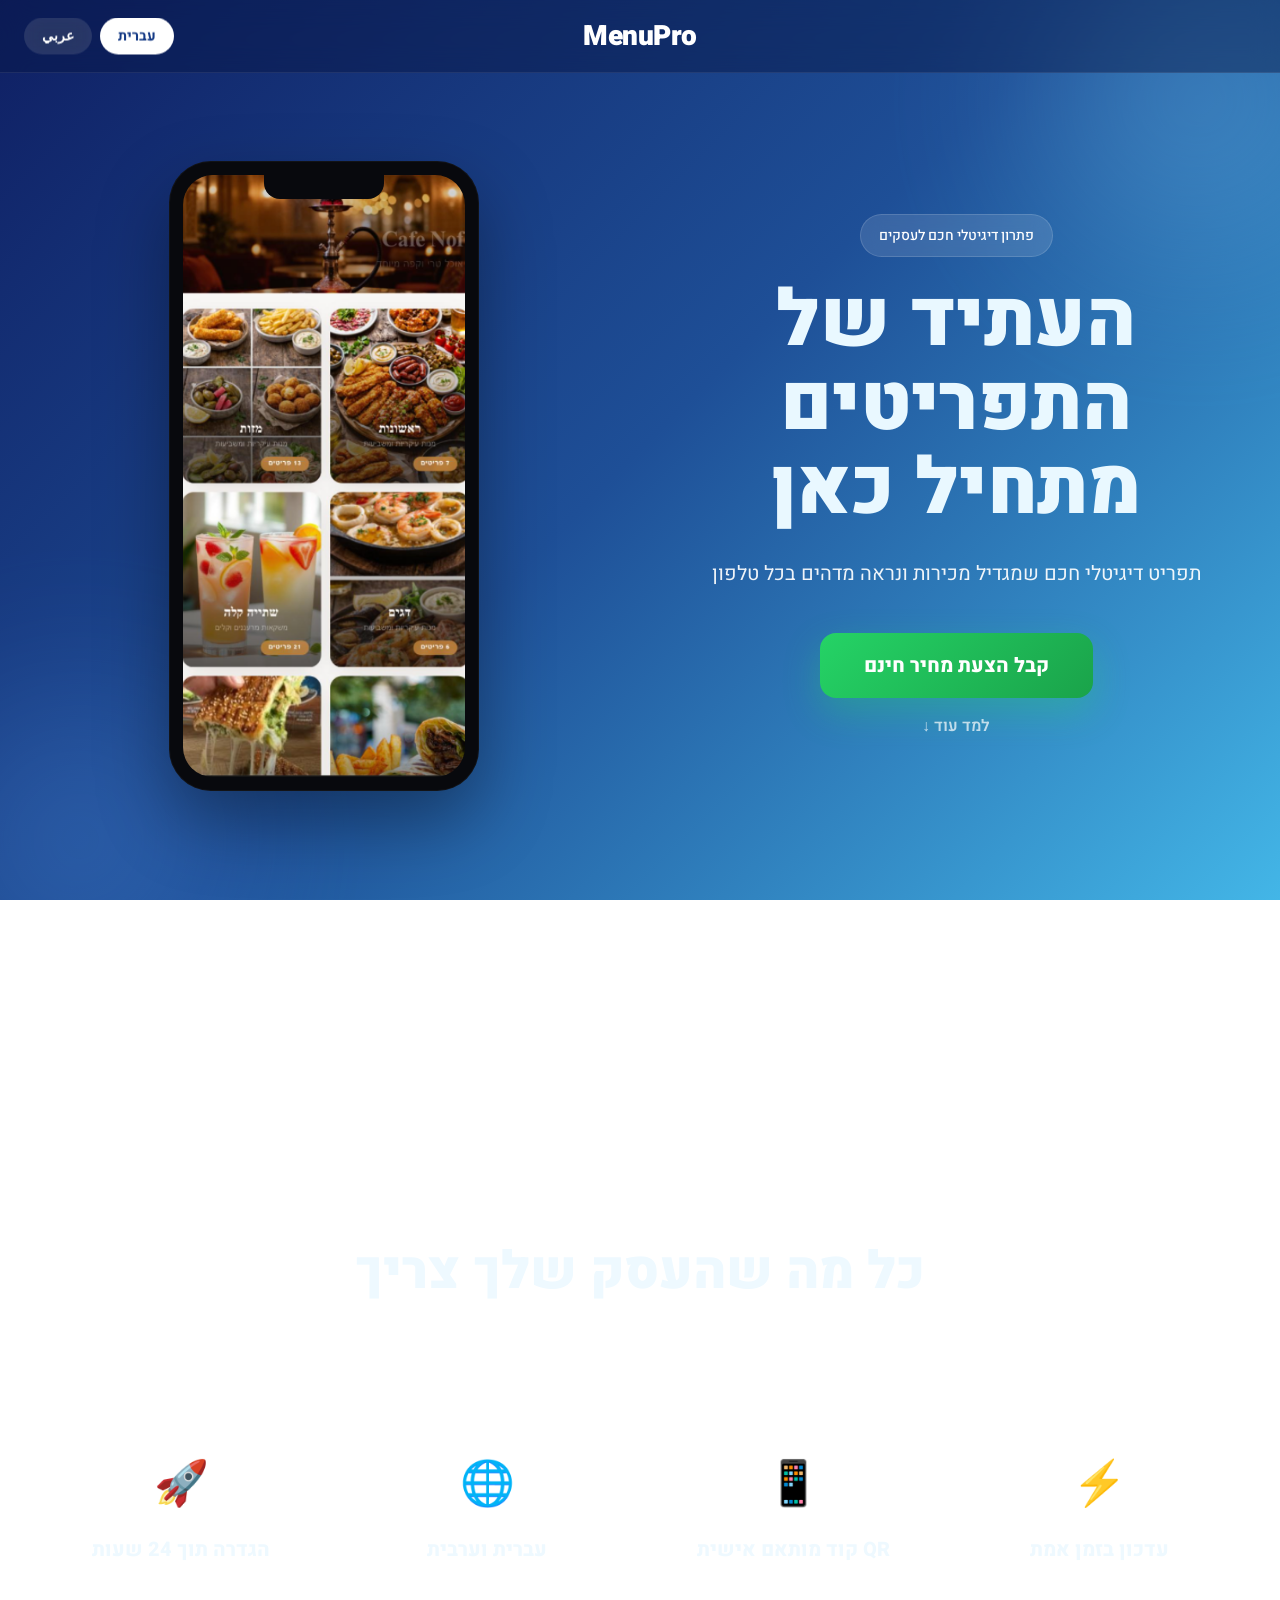
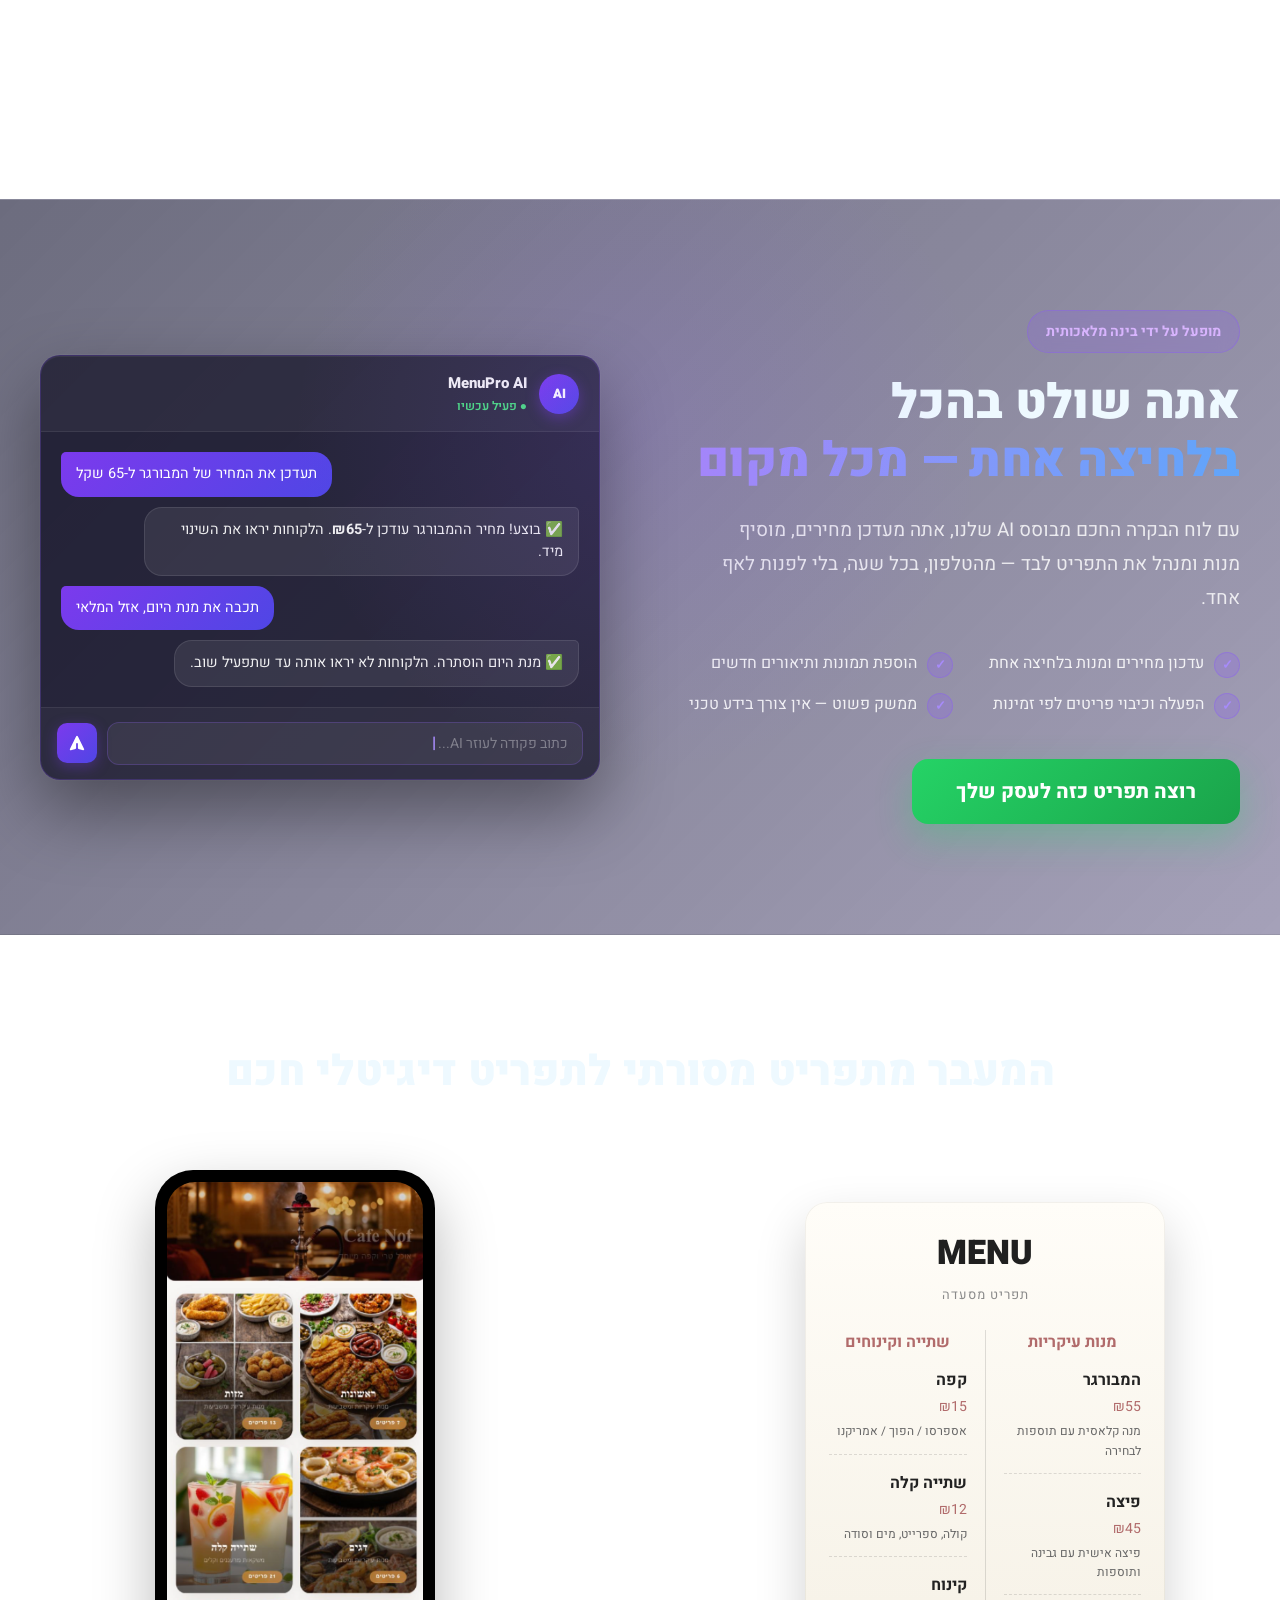
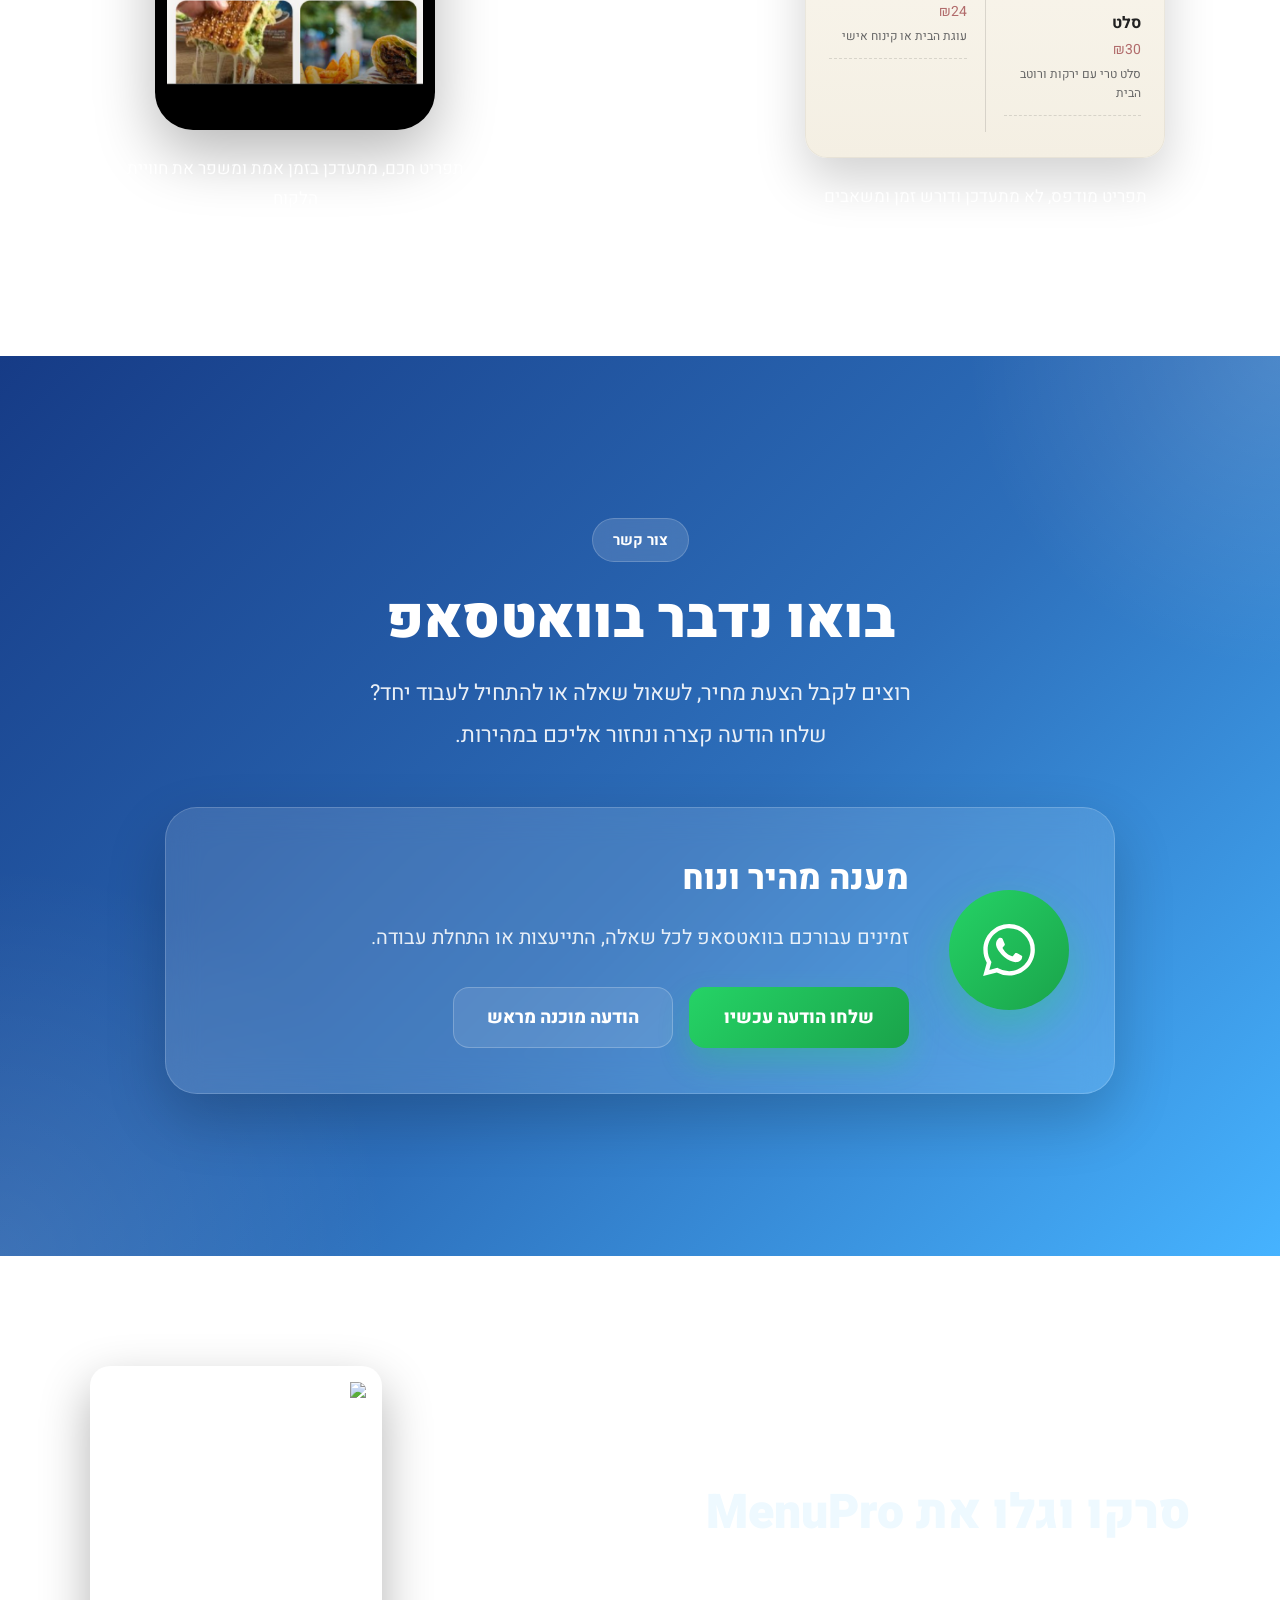
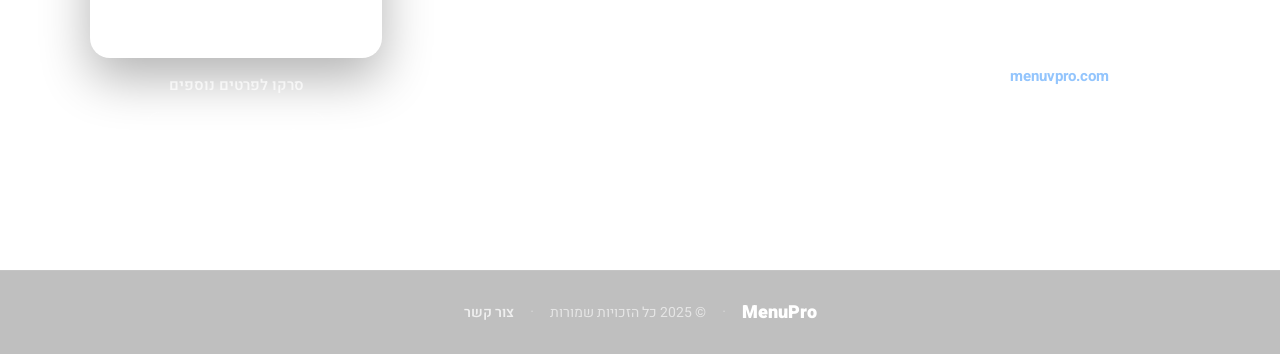
==== index.html @ 56494913 "initial menuvpro website" ====
<!DOCTYPE html>
<html lang="he" dir="rtl">
<head>
  <meta charset="UTF-8" />
  <meta name="viewport" content="width=device-width, initial-scale=1.0" />
  <title>MenuVPro - Digital QR Menus</title>
  <meta name="description" content="Professional digital QR menus for restaurants, cafes, and businesses. Modern design, mobile friendly, and easy to share." />

  <meta property="og:type" content="website" />
  <meta property="og:url" content="https://menuvpro.com/" />
  <meta property="og:title" content="MenuVPro - Digital QR Menus" />
  <meta property="og:description" content="Professional digital QR menus for restaurants, cafes, and businesses. Modern design, mobile friendly, and easy to share." />
  <meta property="og:image" content="https://menuvpro.com/og-image.jpg" />

  <meta name="twitter:card" content="summary_large_image" />
  <meta name="twitter:url" content="https://menuvpro.com/" />
  <meta name="twitter:title" content="MenuVPro - Digital QR Menus" />
  <meta name="twitter:description" content="Professional digital QR menus for restaurants, cafes, and businesses. Modern design, mobile friendly, and easy to share." />
  <meta name="twitter:image" content="https://menuvpro.com/og-image.jpg" />
  <link rel="icon" href="data:image/svg+xml,<svg xmlns='http://www.w3.org/2000/svg' viewBox='0 0 100 100'><rect width='100' height='100' rx='20' fill='%231e4f97'/><text x='50' y='72' text-anchor='middle' font-size='64' fill='white' font-weight='900'>M</text></svg>" />
  <link rel="preconnect" href="https://fonts.googleapis.com" />
  <link rel="preconnect" href="https://fonts.gstatic.com" crossorigin />
  <link href="https://fonts.googleapis.com/css2?family=Heebo:wght@400;500;700;800;900&display=swap" rel="stylesheet" />
  <link rel="stylesheet" href="style.css" />
</head>
<body>

  <!-- HEADER -->
  <header class="main-header">
    <div class="header-bar">
      <div class="language-switch">
        <button type="button" onclick="setLang('he')" class="lang-btn active" data-lang="he">עברית</button>
        <button type="button" onclick="setLang('ar')" class="lang-btn" data-lang="ar">عربي</button>
      </div>
      <div class="header-brand">MenuPro</div>
    </div>
  </header>

  <!-- HERO -->
  <section class="hero">
    <div class="bg-shape bg-shape-1"></div>
    <div class="bg-shape bg-shape-2"></div>

    <div class="hero-container">

      <div class="hero-text">
        <div class="mobile-top-bar">
          <div class="mobile-brand">MenuPro</div>
          <div class="mobile-lang-wrap">
            <button type="button" onclick="setLang('he')" class="lang-btn active" data-lang="he">עברית</button>
            <button type="button" onclick="setLang('ar')" class="lang-btn" data-lang="ar">عربي</button>
          </div>
        </div>

        <span class="hero-badge" data-he="פתרון דיגיטלי חכם לעסקים" data-ar="حل رقمي ذكي للأعمال">
          פתרון דיגיטלי חכם לעסקים
        </span>

        <h1 class="main-title" data-he="העתיד של התפריטים<br>מתחיל כאן" data-ar="مستقبل القوائم<br>يبدأ من هنا">
          העתיד של התפריטים<br>מתחיל כאן
        </h1>

        <p class="subtitle" data-he="תפריט דיגיטלי חכם שמגדיל מכירות ונראה מדהים בכל טלפון" data-ar="قائمة رقمية ذكية تزيد المبيعات وتبدو رائعة على كل هاتف">
          תפריט דיגיטלי חכם שמגדיל מכירות ונראה מדהים בכל טלפון
        </p>

        <div class="hero-actions">
          <a
            href="https://wa.me/972502009350?text=שלום%20אני%20רוצה%20לקבל%20פרטים"
            target="_blank"
            class="cta-button"
            data-he="קבל הצעת מחיר חינם"
            data-ar="احصل على عرض سعر مجاني"
          >
            קבל הצעת מחיר חינם
          </a>
          <a href="#features" class="secondary-link" data-he="למד עוד ↓" data-ar="تعرف أكثر ↓">
            למד עוד ↓
          </a>
        </div>
      </div>

      <div class="hero-phone">
        <div class="phone-frame">
          <div class="phone-notch"></div>
          <div class="phone-screen">
            <img src="images/menu.jpg" alt="תפריט דיגיטלי" class="phone-image" />
          </div>
        </div>
      </div>

    </div>
  </section>

  <!-- STATS BAR -->
  <section class="stats-bar">
    <div class="stats-inner">
      <div class="stat-item">
        <span class="stat-number">98%</span>
        <span class="stat-label" data-he="שביעות רצון" data-ar="رضا العملاء">שביעות רצון</span>
      </div>
      <div class="stat-item">
        <span class="stat-number">24h</span>
        <span class="stat-label" data-he="זמן הגדרה" data-ar="وقت الإعداد">זמן הגדרה</span>
      </div>
      <div class="stat-item">
        <span class="stat-number">∞</span>
        <span class="stat-label" data-he="עדכונים ללא עלות" data-ar="تحديثات مجانية">עדכונים ללא עלות</span>
      </div>
    </div>
  </section>

  <!-- FEATURES -->
  <section class="features-section" id="features">
    <div class="features-inner">
      <span class="section-tag" data-he="למה MenuPro?" data-ar="لماذا MenuPro؟">למה MenuPro?</span>
      <h2 class="features-title" data-he="כל מה שהעסק שלך צריך" data-ar="كل ما يحتاجه عملك">
        כל מה שהעסק שלך צריך
      </h2>
      <p class="features-subtitle" data-he="פתרון מלא שמחליף את התפריט הישן ומשדרג את חוויית הלקוח" data-ar="حل متكامل يستبدل القائمة القديمة ويرقّي تجربة الزبون">
        פתרון מלא שמחליף את התפריט הישן ומשדרג את חוויית הלקוח
      </p>

      <div class="features-grid">

        <div class="feature-card">
          <div class="feature-icon">⚡</div>
          <h3 data-he="עדכון בזמן אמת" data-ar="تحديث فوري">עדכון בזמן אמת</h3>
          <p data-he="שנה מחיר, הוסף מנה או הסר פריט בלחיצה — בלי הדפסות ובלי עלויות" data-ar="غيّر السعر أو أضف طبقًا أو احذف عنصرًا بنقرة — بدون طباعة وبدون تكاليف">
            שנה מחיר, הוסף מנה או הסר פריט בלחיצה — בלי הדפסות ובלי עלויות
          </p>
        </div>

        <div class="feature-card">
          <div class="feature-icon">📱</div>
          <h3 data-he="QR קוד מותאם אישית" data-ar="رمز QR مخصص">QR קוד מותאם אישית</h3>
          <p data-he="הלקוח מכוון את המצלמה — והתפריט נפתח מיד. אין צורך באפליקציה" data-ar="يوجّه الزبون الكاميرا — وتفتح القائمة فورًا. لا حاجة لتطبيق">
            הלקוח מכוון את המצלמה — והתפריט נפתח מיד. אין צורך באפליקציה
          </p>
        </div>

        <div class="feature-card">
          <div class="feature-icon">🌐</div>
          <h3 data-he="עברית וערבית" data-ar="عبري وعربي">עברית וערבית</h3>
          <p data-he="התפריט מוצג בשפה של הלקוח — מגדיל נגישות ומשפר את חוויית השירות" data-ar="تُعرض القائمة بلغة الزبون — تزيد من الوصولية وتحسّن تجربة الخدمة">
            התפריט מוצג בשפה של הלקוח — מגדיל נגישות ומשפר את חוויית השירות
          </p>
        </div>

        <div class="feature-card">
          <div class="feature-icon">🚀</div>
          <h3 data-he="הגדרה תוך 24 שעות" data-ar="إعداد خلال 24 ساعة">הגדרה תוך 24 שעות</h3>
          <p data-he="אנחנו מטפלים בהכל. שולחים לנו את התפריט — אנחנו מכינים ומעלים" data-ar="نحن نتولى كل شيء. أرسل لنا القائمة — نحن نجهز ونرفع">
            אנחנו מטפלים בהכל. שולחים לנו את התפריט — אנחנו מכינים ומעלים
          </p>
        </div>

      </div>
    </div>
  </section>

  <!-- AI SECTION -->
  <section class="ai-section" id="ai">
    <div class="ai-inner">

      <div class="ai-text">
        <span class="ai-badge" data-he="מופעל על ידי בינה מלאכותית" data-ar="مدعوم بالذكاء الاصطناعي">
          מופעל על ידי בינה מלאכותית
        </span>
        <h2 class="ai-title" data-he='אתה שולט בהכל<br><span class="ai-highlight">בלחיצה אחת — מכל מקום</span>' data-ar='أنت تتحكم بكل شيء<br><span class="ai-highlight">بنقرة واحدة — من أي مكان</span>'>
          אתה שולט בהכל<br><span class="ai-highlight">בלחיצה אחת — מכל מקום</span>
        </h2>
        <p class="ai-desc" data-he="עם לוח הבקרה החכם מבוסס AI שלנו, אתה מעדכן מחירים, מוסיף מנות ומנהל את התפריט לבד — מהטלפון, בכל שעה, בלי לפנות לאף אחד." data-ar="مع لوحة التحكم الذكية المبنية على الذكاء الاصطناعي، تحدّث الأسعار وأضف أطباقًا وأدر قائمتك بنفسك — من هاتفك، في أي وقت، دون الحاجة لأحد.">
          עם לוח הבקרה החכם מבוסס AI שלנו, אתה מעדכן מחירים, מוסיף מנות ומנהל את התפריט לבד — מהטלפון, בכל שעה, בלי לפנות לאף אחד.
        </p>

        <ul class="ai-bullets">
          <li data-he="עדכון מחירים ומנות בלחיצה אחת" data-ar="تحديث الأسعار والأطباق بنقرة واحدة">עדכון מחירים ומנות בלחיצה אחת</li>
          <li data-he="הוספת תמונות ותיאורים חדשים" data-ar="إضافة صور وأوصاف جديدة">הוספת תמונות ותיאורים חדשים</li>
          <li data-he="הפעלה וכיבוי פריטים לפי זמינות" data-ar="تفعيل وتعطيل العناصر حسب التوفر">הפעלה וכיבוי פריטים לפי זמינות</li>
          <li data-he="ממשק פשוט — אין צורך בידע טכני" data-ar="واجهة بسيطة — لا حاجة لمعرفة تقنية">ממשק פשוט — אין צורך בידע טכני</li>
        </ul>

        <a
          href="https://wa.me/972502009350?text=שלום%20אני%20רוצה%20לקבל%20פרטים"
          target="_blank"
          class="cta-button"
          data-he="רוצה תפריט כזה לעסק שלך"
          data-ar="أريد قائمة كهذه لعملك"
        >
          רוצה תפריט כזה לעסק שלך
        </a>
      </div>

      <div class="ai-dashboard">
        <div class="ai-chat-header">
          <div class="ai-chat-avatar-circle">AI</div>
          <div class="ai-chat-info">
            <span class="ai-chat-name">MenuPro AI</span>
            <span class="ai-chat-online" data-he="● פעיל עכשיו" data-ar="● نشط الآن">● פעיל עכשיו</span>
          </div>
        </div>

        <div class="ai-chat-messages">

          <div class="chat-msg user">
            <div class="chat-bubble"
              data-he="תעדכן את המחיר של המבורגר ל-65 שקל"
              data-ar="حدّث سعر الهمبرغر إلى 65 شيكل"
            >
              תעדכן את המחיר של המבורגר ל-65 שקל
            </div>
          </div>

          <div class="chat-msg ai">
            <div class="chat-bubble"
              data-he="✅ בוצע! מחיר ההמבורגר עודכן ל-<strong>₪65</strong>. הלקוחות יראו את השינוי מיד."
              data-ar="✅ تم! تم تحديث سعر الهمبرغر إلى <strong>₪65</strong>. سيرى الزبائن التغيير فورًا."
            >
              ✅ בוצע! מחיר ההמבורגר עודכן ל-<strong>₪65</strong>. הלקוחות יראו את השינוי מיד.
            </div>
          </div>

          <div class="chat-msg user">
            <div class="chat-bubble"
              data-he="תכבה את מנת היום, אזל המלאי"
              data-ar="أوقف طبق اليوم، نفد المخزون"
            >
              תכבה את מנת היום, אזל המלאי
            </div>
          </div>

          <div class="chat-msg ai">
            <div class="chat-bubble"
              data-he="✅ מנת היום הוסתרה. הלקוחות לא יראו אותה עד שתפעיל שוב."
              data-ar="✅ تم إخفاء طبق اليوم. لن يراه الزبائن حتى تُعيد تفعيله."
            >
              ✅ מנת היום הוסתרה. הלקוחות לא יראו אותה עד שתפעיל שוב.
            </div>
          </div>

        </div>

        <div class="ai-chat-input-bar">
          <div class="ai-chat-input">
            <span class="ai-input-placeholder"
              data-he="כתוב פקודה לעוזר AI..."
              data-ar="اكتب أمرًا للمساعد الذكي..."
            >כתוב פקודה לעוזר AI...</span>
            <span class="ai-input-cursor">|</span>
          </div>
          <button class="ai-send-btn" aria-label="שלח">
            <svg viewBox="0 0 20 20" fill="currentColor" width="18" height="18">
              <path d="M10.894 2.553a1 1 0 00-1.788 0l-7 14a1 1 0 001.169 1.409l5-1.429A1 1 0 009 15.571V11a1 1 0 112 0v4.571a1 1 0 00.725.962l5 1.428a1 1 0 001.17-1.408l-7-14z"/>
            </svg>
          </button>
        </div>
      </div>

    </div>
  </section>

  <!-- COMPARE -->
  <section class="compare-simple" id="compare">
    <h2
      class="compare-main-title"
      data-he="המעבר מתפריט מסורתי לתפריט דיגיטלי חכם"
      data-ar="الانتقال من قائمة تقليدية إلى قائمة رقمية ذكية"
    >
      המעבר מתפריט מסורתי לתפריט דיגיטלי חכם
    </h2>

    <div class="compare-row">

      <div class="compare-side old-side">
        <div class="paper-menu-sheet">
          <div class="paper-header">
            <h3>MENU</h3>
            <span data-he="תפריט מסעדה" data-ar="قائمة مطعم">תפריט מסעדה</span>
          </div>

          <div class="paper-columns">
            <div class="paper-column">
              <h4 data-he="מנות עיקריות" data-ar="أطباق رئيسية">מנות עיקריות</h4>

              <div class="paper-item">
                <strong data-he="המבורגר" data-ar="همبرغر">המבורגר</strong>
                <span>₪55</span>
                <p data-he="מנה קלאסית עם תוספות לבחירה" data-ar="وجبة كلاسيكية مع إضافات حسب الاختيار">מנה קלאסית עם תוספות לבחירה</p>
              </div>

              <div class="paper-item">
                <strong data-he="פיצה" data-ar="بيتزا">פיצה</strong>
                <span>₪45</span>
                <p data-he="פיצה אישית עם גבינה ותוספות" data-ar="بيتزا شخصية مع الجبنة والإضافات">פיצה אישית עם גבינה ותוספות</p>
              </div>

              <div class="paper-item">
                <strong data-he="סלט" data-ar="سلطة">סלט</strong>
                <span>₪30</span>
                <p data-he="סלט טרי עם ירקות ורוטב הבית" data-ar="سلطة طازجة مع خضار وصلصة البيت">סלט טרי עם ירקות ורוטב הבית</p>
              </div>
            </div>

            <div class="paper-divider"></div>

            <div class="paper-column">
              <h4 data-he="שתייה וקינוחים" data-ar="مشروبات وحلويات">שתייה וקינוחים</h4>

              <div class="paper-item">
                <strong data-he="קפה" data-ar="قهوة">קפה</strong>
                <span>₪15</span>
                <p data-he="אספרסו / הפוך / אמריקנו" data-ar="إسبريسو / كابتشينو / أمريكانو">אספרסו / הפוך / אמריקנו</p>
              </div>

              <div class="paper-item">
                <strong data-he="שתייה קלה" data-ar="مشروب بارد">שתייה קלה</strong>
                <span>₪12</span>
                <p data-he="קולה, ספרייט, מים וסודה" data-ar="كولا، سبرايت، ماء وصودا">קולה, ספרייט, מים וסודה</p>
              </div>

              <div class="paper-item">
                <strong data-he="קינוח" data-ar="تحلية">קינוח</strong>
                <span>₪24</span>
                <p data-he="עוגת הבית או קינוח אישי" data-ar="كيكة البيت أو تحلية فردية">עוגת הבית או קינוח אישי</p>
              </div>
            </div>
          </div>
        </div>

        <p class="compare-text" data-he="תפריט מודפס, לא מתעדכן ודורש זמן ומשאבים" data-ar="قائمة مطبوعة لا تتحدث وتتطلب وقتًا وموارد">
          תפריט מודפס, לא מתעדכן ודורש זמן ומשאבים
        </p>
      </div>

      <div class="compare-arrow">←</div>

      <div class="compare-side new-side">
        <div class="phone">
          <div class="phone-screen">
            <video autoplay muted loop playsinline class="phone-video" poster="images/menu.jpg">
              <source src="videos/videosmenu-demo.mp4" type="video/mp4" />
            </video>
          </div>
        </div>

        <p class="compare-text" data-he="תפריט חכם, מתעדכן בזמן אמת ומשפר את חוויית הלקוח<br>וגורם לו להזמין יותר" data-ar="قائمة ذكية تتحدث بشكل فوري وتحسن تجربة الزبون<br>وتجعله يطلب أكثر">
          תפריט חכם, מתעדכן בזמן אמת ומשפר את חוויית הלקוח<br>וגורם לו להזמין יותר
        </p>
      </div>

    </div>
  </section>

  <!-- WHATSAPP CONTACT -->
  <section class="whatsapp-contact">
    <div class="whatsapp-contact-inner">
      <span class="contact-badge" data-he="צור קשר" data-ar="تواصل معنا">צור קשר</span>

      <h2 class="whatsapp-title" data-he="בואו נדבר בוואטסאפ" data-ar="لنتحدث عبر واتساب">
        בואו נדבר בוואטסאפ
      </h2>

      <p class="whatsapp-subtitle" data-he="רוצים לקבל הצעת מחיר, לשאול שאלה או להתחיל לעבוד יחד?<br>שלחו הודעה קצרה ונחזור אליכם במהירות." data-ar="هل تريد الحصول على عرض سعر أو طرح سؤال أو بدء العمل معنا؟<br>أرسل رسالة قصيرة وسنعود إليك بسرعة.">
        רוצים לקבל הצעת מחיר, לשאול שאלה או להתחיל לעבוד יחד?<br>שלחו הודעה קצרה ונחזור אליכם במהירות.
      </p>

      <div class="whatsapp-card">
        <div class="whatsapp-icon-wrap">
          <div class="whatsapp-icon-circle">
            <svg xmlns="http://www.w3.org/2000/svg" viewBox="0 0 24 24" fill="white" width="52" height="52" aria-hidden="true">
              <path d="M17.472 14.382c-.297-.149-1.758-.867-2.03-.967-.273-.099-.471-.148-.67.15-.197.297-.767.966-.94 1.164-.173.199-.347.223-.644.075-.297-.15-1.255-.463-2.39-1.475-.883-.788-1.48-1.761-1.653-2.059-.173-.297-.018-.458.13-.606.134-.133.298-.347.446-.52.149-.174.198-.298.298-.497.099-.198.05-.371-.025-.52-.075-.149-.669-1.612-.916-2.207-.242-.579-.487-.5-.669-.51-.173-.008-.371-.01-.57-.01-.198 0-.52.074-.792.372-.272.297-1.04 1.016-1.04 2.479 0 1.462 1.065 2.875 1.213 3.074.149.198 2.096 3.2 5.077 4.487.709.306 1.262.489 1.694.625.712.227 1.36.195 1.871.118.571-.085 1.758-.719 2.006-1.413.248-.694.248-1.289.173-1.413-.074-.124-.272-.198-.57-.347m-5.421 7.403h-.004a9.87 9.87 0 01-5.031-1.378l-.361-.214-3.741.982.998-3.648-.235-.374a9.86 9.86 0 01-1.51-5.26c.001-5.45 4.436-9.884 9.888-9.884 2.64 0 5.122 1.03 6.988 2.898a9.825 9.825 0 012.893 6.994c-.003 5.45-4.437 9.884-9.885 9.884m8.413-18.297A11.815 11.815 0 0012.05 0C5.495 0 .16 5.335.157 11.892c0 2.096.547 4.142 1.588 5.945L.057 24l6.305-1.654a11.882 11.882 0 005.683 1.448h.005c6.554 0 11.89-5.335 11.893-11.893a11.821 11.821 0 00-3.48-8.413z"/>
            </svg>
          </div>
        </div>

        <div class="whatsapp-content">
          <h3 data-he="מענה מהיר ונוח" data-ar="رد سريع ومريح">מענה מהיר ונוח</h3>
          <p data-he="זמינים עבורכם בוואטסאפ לכל שאלה, התייעצות או התחלת עבודה." data-ar="متوفرون لكم عبر واتساب لأي سؤال أو استشارة أو بدء عمل.">
            זמינים עבורכם בוואטסאפ לכל שאלה, התייעצות או התחלת עבודה.
          </p>

          <div class="whatsapp-actions">
            <a
              class="whatsapp-button primary"
              href="https://wa.me/972502009350"
              target="_blank"
              data-he="שלחו הודעה עכשיו"
              data-ar="أرسل رسالة الآن"
            >
              שלחו הודעה עכשיו
            </a>
            <a
              class="whatsapp-button secondary"
              href="https://wa.me/972502009350?text=שלום%20אני%20רוצה%20לקבל%20פרטים"
              target="_blank"
              data-he="הודעה מוכנה מראש"
              data-ar="رسالة جاهزة مسبقًا"
            >
              הודעה מוכנה מראש
            </a>
          </div>
        </div>
      </div>
    </div>
  </section>

  <!-- QR SECTION -->
  <section class="qr-section">
    <div class="qr-inner">

      <div class="qr-text">
        <span class="section-tag" data-he="שתף את העסק שלך" data-ar="شارك عملك">שתף את העסק שלך</span>
        <h2 class="qr-title" data-he="סרקו וגלו את MenuPro" data-ar="امسح واكتشف MenuPro">
          סרקו וגלו את MenuPro
        </h2>
        <p class="qr-desc" data-he="הציגו את קוד ה-QR על שולחנות, כרטיסי ביקור או פלאיירים — כל סריקה מגיעה ישירות לדף הזה." data-ar="اعرض رمز QR على الطاولات أو بطاقات العمل أو المنشورات — كل مسح يصل مباشرة إلى هذه الصفحة.">
          הציגו את קוד ה-QR על שולחנות, כרטיסי ביקור או פלאיירים — כל סריקה מגיעה ישירות לדף הזה.
        </p>
        <div class="qr-url-row">
          <span class="qr-url-label" data-he="הקישור:" data-ar="الرابط:">הקישור:</span>
          <span class="qr-url-text">menuvpro.com</span>
        </div>
      </div>

      <div class="qr-card">
        <div class="qr-code-wrap">
          <img
            src="https://api.qrserver.com/v1/create-qr-code/?size=260x260&data=https://menuvpro.com/&format=png&margin=12"
            alt="QR Code - MenuPro"
            class="qr-img"
            width="260"
            height="260"
          />
        </div>
        <p class="qr-scan-label" data-he="סרקו לפרטים נוספים" data-ar="امسح للمزيد من التفاصيل">סרקו לפרטים נוספים</p>
        <a
          href="https://api.qrserver.com/v1/create-qr-code/?size=1000x1000&data=https://menuvpro.com/&format=png&margin=20"
          download="menupro-qr.png"
          class="qr-download-btn"
          data-he="⬇ הורד QR להדפסה" data-ar="⬇ تحميل QR للطباعة"
          target="_blank"
        >
          ⬇ הורד QR להדפסה
        </a>
      </div>

    </div>
  </section>

  <!-- FOOTER -->
  <footer class="site-footer">
    <div class="footer-inner">
      <span class="footer-brand">MenuPro</span>
      <span class="footer-sep">·</span>
      <span class="footer-copy" data-he="© 2025 כל הזכויות שמורות" data-ar="© 2025 جميع الحقوق محفوظة">© 2025 כל הזכויות שמורות</span>
      <span class="footer-sep">·</span>
      <a href="https://wa.me/972502009350" target="_blank" class="footer-link" data-he="צור קשר" data-ar="تواصل معنا">צור קשר</a>
    </div>
  </footer>

  <script>
    function setLang(lang) {
      document.documentElement.lang = lang;
      document.documentElement.dir = 'rtl';
      document.body.dir = 'rtl';

      document.querySelectorAll('[data-he]').forEach(function(el) {
        var text = el.getAttribute('data-' + lang);
        if (text !== null) el.innerHTML = text;
      });

      document.querySelectorAll('.lang-btn').forEach(function(btn) {
        btn.classList.toggle('active', btn.dataset.lang === lang);
      });
    }
  </script>

</body>
</html>
---- style.css ----
* {
  margin: 0;
  padding: 0;
  box-sizing: border-box;
}

html {
  scroll-behavior: smooth;
}

body {
  font-family: 'Heebo', Arial, sans-serif;
  background: linear-gradient(135deg, #0f1f63 0%, #1e4f97 50%, #43b6e7 100%);
  background-attachment: fixed;
  color: white;
  min-height: 100vh;
  overflow-x: hidden;
}

/* ─── HEADER ─── */

.main-header {
  position: fixed;
  top: 0;
  left: 0;
  width: 100%;
  z-index: 9999;
  background: rgba(8, 24, 70, 0.45);
  backdrop-filter: blur(14px);
  border-bottom: 1px solid rgba(255, 255, 255, 0.08);
}

.header-bar {
  position: relative;
  height: 72px;
  max-width: 1280px;
  margin: 0 auto;
  padding: 0 24px;
}

.header-brand {
  position: absolute;
  left: 50%;
  top: 50%;
  transform: translate(-50%, -50%);
  color: white;
  font-size: 28px;
  font-weight: 900;
  letter-spacing: -0.5px;
  white-space: nowrap;
}

.language-switch {
  position: absolute;
  left: 24px;
  top: 50%;
  transform: translateY(-50%);
  display: flex;
  gap: 8px;
}

.lang-btn {
  border: none;
  cursor: pointer;
  padding: 8px 18px;
  border-radius: 999px;
  font-size: 14px;
  font-weight: 700;
  font-family: 'Heebo', Arial, sans-serif;
  color: white;
  background: rgba(255, 255, 255, 0.12);
  backdrop-filter: blur(10px);
  transition: all 0.25s ease;
}

.lang-btn:hover {
  background: rgba(255, 255, 255, 0.22);
}

.lang-btn.active {
  background: white;
  color: #163b86;
}

/* ─── HERO ─── */

.hero {
  position: relative;
  min-height: 100vh;
  display: flex;
  align-items: center;
  padding: 112px 20px 60px;
  overflow: hidden;
  box-sizing: border-box;
}

.bg-shape {
  position: absolute;
  border-radius: 50%;
  filter: blur(90px);
  opacity: 0.25;
  z-index: 0;
}

.bg-shape-1 {
  width: 320px;
  height: 320px;
  top: -60px;
  right: -80px;
  background: #7dd3fc;
}

.bg-shape-2 {
  width: 280px;
  height: 280px;
  bottom: -80px;
  left: -60px;
  background: #60a5fa;
}

.hero-container {
  position: relative;
  z-index: 1;
  max-width: 1280px;
  width: 100%;
  margin: 0 auto;
  padding: 0 28px;
  display: flex;
  align-items: center;
  justify-content: space-between;
  gap: 80px;
}

.hero-text {
  flex: 1;
  max-width: 580px;
  text-align: center;
}

.hero-badge {
  display: inline-block;
  padding: 10px 18px;
  margin-bottom: 22px;
  border-radius: 999px;
  background: rgba(255, 255, 255, 0.12);
  border: 1px solid rgba(255, 255, 255, 0.14);
  backdrop-filter: blur(10px);
  font-size: 14px;
  font-weight: 500;
}

.main-title {
  font-size: 78px;
  line-height: 1.08;
  font-weight: 900;
  margin-bottom: 24px;
  color: #e9f8ff;
}

.subtitle {
  font-size: 20px;
  line-height: 1.9;
  color: rgba(255, 255, 255, 0.92);
  margin-bottom: 40px;
}

.hero-actions {
  display: flex;
  flex-direction: column;
  align-items: center;
  gap: 16px;
}

.cta-button {
  display: inline-flex;
  align-items: center;
  justify-content: center;
  padding: 18px 44px;
  border-radius: 16px;
  background: linear-gradient(135deg, #25d366, #1aa34a);
  color: white;
  text-decoration: none;
  font-size: 20px;
  font-weight: 800;
  font-family: 'Heebo', Arial, sans-serif;
  box-shadow: 0 14px 36px rgba(37, 211, 102, 0.32);
  transition: all 0.3s ease;
}

.cta-button:hover {
  transform: translateY(-4px);
  box-shadow: 0 20px 44px rgba(37, 211, 102, 0.44);
}

.secondary-link {
  color: rgba(255, 255, 255, 0.7);
  text-decoration: none;
  font-size: 16px;
  font-weight: 600;
  transition: color 0.2s;
}

.secondary-link:hover {
  color: white;
}

.hero-phone {
  flex: 1;
  display: flex;
  justify-content: center;
  align-items: center;
}

.phone-frame {
  position: relative;
  width: 310px;
  height: 630px;
  background: #08090d;
  border-radius: 42px;
  padding: 14px;
  box-shadow:
    0 30px 70px rgba(0, 0, 0, 0.35),
    inset 0 0 0 1px rgba(255, 255, 255, 0.04);
  animation: floatPhone 4s ease-in-out infinite;
}

.phone-notch {
  position: absolute;
  top: 14px;
  right: 50%;
  transform: translateX(50%);
  width: 120px;
  height: 24px;
  background: #08090d;
  border-bottom-left-radius: 16px;
  border-bottom-right-radius: 16px;
  z-index: 3;
}

.phone-frame .phone-screen {
  width: 100%;
  height: 100%;
  overflow: hidden;
  border-radius: 30px;
  background: #000;
}

.phone-image {
  width: 100%;
  height: 100%;
  object-fit: cover;
  display: block;
}

@keyframes floatPhone {
  0%, 100% { transform: translateY(0); }
  50% { transform: translateY(-10px); }
}

/* ─── STATS BAR ─── */

.stats-bar {
  background: rgba(255, 255, 255, 0.07);
  border-top: 1px solid rgba(255, 255, 255, 0.1);
  border-bottom: 1px solid rgba(255, 255, 255, 0.1);
  padding: 40px 20px;
}

.stats-inner {
  max-width: 700px;
  margin: 0 auto;
  display: grid;
  grid-template-columns: repeat(3, 1fr);
}

.stat-item {
  display: flex;
  flex-direction: column;
  align-items: center;
  gap: 8px;
  padding: 8px 20px;
  border-inline-end: 1px solid rgba(255, 255, 255, 0.15);
}

.stat-item:last-child {
  border-inline-end: none;
}

.stat-number {
  font-size: 44px;
  font-weight: 900;
  color: #ffffff;
  line-height: 1;
}

.stat-label {
  font-size: 15px;
  color: rgba(255, 255, 255, 0.7);
  font-weight: 500;
}

/* ─── FEATURES ─── */

.features-section {
  padding: 110px 20px;
}

.features-inner {
  max-width: 1200px;
  margin: 0 auto;
  text-align: center;
}

.section-tag {
  display: inline-block;
  padding: 10px 18px;
  margin-bottom: 18px;
  border-radius: 999px;
  background: rgba(255, 255, 255, 0.12);
  border: 1px solid rgba(255, 255, 255, 0.14);
  backdrop-filter: blur(10px);
  font-size: 14px;
  font-weight: 700;
}

.features-title {
  font-size: 52px;
  font-weight: 900;
  color: #eef9ff;
  line-height: 1.15;
  margin-bottom: 18px;
}

.features-subtitle {
  font-size: 19px;
  color: rgba(255, 255, 255, 0.82);
  line-height: 1.8;
  max-width: 640px;
  margin: 0 auto 60px;
}

.features-grid {
  display: grid;
  grid-template-columns: repeat(4, 1fr);
  gap: 24px;
}

.feature-card {
  background: rgba(255, 255, 255, 0.08);
  border: 1px solid rgba(255, 255, 255, 0.12);
  border-radius: 24px;
  padding: 36px 24px;
  backdrop-filter: blur(12px);
  text-align: center;
  transition: transform 0.3s ease, box-shadow 0.3s ease;
}

.feature-card:hover {
  transform: translateY(-6px);
  box-shadow: 0 20px 50px rgba(0, 0, 0, 0.2);
}

.feature-icon {
  font-size: 44px;
  margin-bottom: 18px;
  display: block;
}

.feature-card h3 {
  font-size: 20px;
  font-weight: 800;
  color: #eef9ff;
  margin-bottom: 12px;
}

.feature-card p {
  font-size: 15px;
  line-height: 1.7;
  color: rgba(255, 255, 255, 0.8);
}

/* ─── AI SECTION ─── */

.ai-section {
  padding: 110px 20px;
  background: linear-gradient(135deg, rgba(10, 10, 40, 0.6) 0%, rgba(30, 20, 80, 0.4) 100%);
  border-top: 1px solid rgba(255, 255, 255, 0.06);
  border-bottom: 1px solid rgba(255, 255, 255, 0.06);
  position: relative;
  overflow: hidden;
}

.ai-section::before {
  content: '';
  position: absolute;
  top: -120px;
  left: 50%;
  transform: translateX(-50%);
  width: 700px;
  height: 700px;
  background: radial-gradient(circle, rgba(139, 92, 246, 0.15) 0%, transparent 70%);
  pointer-events: none;
}

.ai-inner {
  max-width: 1200px;
  margin: 0 auto;
  display: grid;
  grid-template-columns: 1fr 1fr;
  gap: 80px;
  align-items: center;
}

.ai-badge {
  display: inline-block;
  padding: 10px 18px;
  margin-bottom: 22px;
  border-radius: 999px;
  background: rgba(139, 92, 246, 0.2);
  border: 1px solid rgba(139, 92, 246, 0.4);
  backdrop-filter: blur(10px);
  font-size: 14px;
  font-weight: 700;
  color: #d8b4fe;
}

.ai-title {
  font-size: 48px;
  font-weight: 900;
  line-height: 1.2;
  color: #eef9ff;
  margin-bottom: 22px;
}

.ai-highlight {
  background: linear-gradient(90deg, #a78bfa, #60a5fa);
  -webkit-background-clip: text;
  -webkit-text-fill-color: transparent;
  background-clip: text;
}

.ai-desc {
  font-size: 19px;
  line-height: 1.8;
  color: rgba(255, 255, 255, 0.82);
  margin-bottom: 36px;
  max-width: 520px;
}

.ai-bullets {
  list-style: none;
  display: grid;
  grid-template-columns: 1fr 1fr;
  gap: 14px;
  margin-bottom: 40px;
}

.ai-bullets li {
  display: flex;
  align-items: flex-start;
  gap: 10px;
  font-size: 16px;
  color: rgba(255, 255, 255, 0.88);
  line-height: 1.5;
}

.ai-bullets li::before {
  content: '✓';
  flex-shrink: 0;
  width: 24px;
  height: 24px;
  border-radius: 50%;
  background: rgba(139, 92, 246, 0.25);
  border: 1px solid rgba(139, 92, 246, 0.4);
  color: #a78bfa;
  font-size: 13px;
  font-weight: 900;
  display: flex;
  align-items: center;
  justify-content: center;
  margin-top: 1px;
}

/* AI Chat Mockup */

.ai-dashboard {
  background: rgba(10, 8, 30, 0.75);
  border: 1px solid rgba(139, 92, 246, 0.25);
  border-radius: 20px;
  overflow: hidden;
  box-shadow:
    0 30px 70px rgba(0, 0, 0, 0.4),
    0 0 0 1px rgba(255, 255, 255, 0.04),
    inset 0 1px 0 rgba(255, 255, 255, 0.06);
  display: flex;
  flex-direction: column;
}

.ai-chat-header {
  display: flex;
  align-items: center;
  gap: 12px;
  padding: 16px 20px;
  background: rgba(255, 255, 255, 0.04);
  border-bottom: 1px solid rgba(255, 255, 255, 0.07);
}

.ai-chat-avatar-circle {
  width: 40px;
  height: 40px;
  border-radius: 50%;
  background: linear-gradient(135deg, #7c3aed, #4f46e5);
  display: flex;
  align-items: center;
  justify-content: center;
  font-size: 13px;
  font-weight: 900;
  color: white;
  letter-spacing: -0.5px;
  flex-shrink: 0;
  box-shadow: 0 4px 14px rgba(124, 58, 237, 0.4);
}

.ai-chat-info {
  display: flex;
  flex-direction: column;
  gap: 3px;
}

.ai-chat-name {
  font-size: 15px;
  font-weight: 800;
  color: rgba(255, 255, 255, 0.95);
}

.ai-chat-online {
  font-size: 12px;
  color: #4ade80;
  font-weight: 600;
}

.ai-chat-messages {
  padding: 20px;
  display: flex;
  flex-direction: column;
  gap: 10px;
}

.chat-msg {
  display: flex;
  max-width: 84%;
}

.chat-msg.user {
  margin-inline-start: auto;
}

.chat-msg.ai {
  margin-inline-end: auto;
}

.chat-bubble {
  padding: 11px 15px;
  border-radius: 18px;
  font-size: 14.5px;
  line-height: 1.55;
}

.chat-msg.user .chat-bubble {
  background: linear-gradient(135deg, #7c3aed, #4f46e5);
  color: white;
  border-start-end-radius: 5px;
}

.chat-msg.ai .chat-bubble {
  background: rgba(255, 255, 255, 0.08);
  border: 1px solid rgba(255, 255, 255, 0.1);
  color: rgba(255, 255, 255, 0.92);
  border-start-start-radius: 5px;
}

.ai-chat-input-bar {
  display: flex;
  align-items: center;
  gap: 10px;
  padding: 14px 16px;
  background: rgba(255, 255, 255, 0.03);
  border-top: 1px solid rgba(255, 255, 255, 0.07);
}

.ai-chat-input {
  flex: 1;
  display: flex;
  align-items: center;
  gap: 2px;
  padding: 10px 14px;
  border-radius: 12px;
  background: rgba(255, 255, 255, 0.06);
  border: 1px solid rgba(139, 92, 246, 0.25);
}

.ai-input-placeholder {
  font-size: 14px;
  color: rgba(255, 255, 255, 0.35);
  font-family: 'Heebo', Arial, sans-serif;
}

.ai-input-cursor {
  color: #a78bfa;
  animation: blink 1s step-end infinite;
  font-weight: 900;
  font-size: 16px;
  line-height: 1;
}

.ai-send-btn {
  width: 40px;
  height: 40px;
  border-radius: 10px;
  border: none;
  background: linear-gradient(135deg, #7c3aed, #4f46e5);
  color: white;
  cursor: pointer;
  display: flex;
  align-items: center;
  justify-content: center;
  flex-shrink: 0;
  box-shadow: 0 4px 14px rgba(124, 58, 237, 0.35);
  transition: opacity 0.2s, transform 0.2s;
}

.ai-send-btn:hover {
  opacity: 0.85;
  transform: scale(1.05);
}

@keyframes blink {
  0%, 100% { opacity: 1; }
  50% { opacity: 0; }
}

/* ─── COMPARE ─── */

.compare-simple {
  padding: 110px 20px;
}

.compare-main-title {
  text-align: center;
  font-size: 42px;
  font-weight: 900;
  line-height: 1.3;
  margin-bottom: 70px;
  color: #eef9ff;
}

.compare-row {
  max-width: 1200px;
  margin: 0 auto;
  display: grid;
  grid-template-columns: 1fr 120px 1fr;
  align-items: center;
  gap: 30px;
}

.compare-side {
  display: flex;
  flex-direction: column;
  align-items: center;
}

.paper-menu-sheet {
  width: 360px;
  min-height: 540px;
  background: linear-gradient(180deg, #fffdf8 0%, #f4efe3 100%);
  color: #2a2a2a;
  border-radius: 22px;
  padding: 26px 24px;
  box-shadow:
    0 22px 50px rgba(0, 0, 0, 0.18),
    inset 0 0 0 1px rgba(0, 0, 0, 0.05);
  text-align: right;
}

.paper-header {
  text-align: center;
  margin-bottom: 24px;
}

.paper-header h3 {
  font-size: 34px;
  font-weight: 900;
  margin-bottom: 4px;
  color: #202020;
}

.paper-header span {
  font-size: 13px;
  color: #8a8a8a;
  letter-spacing: 1px;
}

.paper-columns {
  display: grid;
  grid-template-columns: 1fr 1px 1fr;
  gap: 18px;
  align-items: start;
}

.paper-divider {
  width: 1px;
  height: 100%;
  background: rgba(0, 0, 0, 0.12);
}

.paper-column h4 {
  font-size: 16px;
  margin-bottom: 14px;
  color: #b16b6b;
  text-align: center;
}

.paper-item {
  margin-bottom: 16px;
  padding-bottom: 12px;
  border-bottom: 1px dashed rgba(0, 0, 0, 0.12);
}

.paper-item strong {
  display: block;
  font-size: 16px;
  margin-bottom: 4px;
  color: #222;
}

.paper-item span {
  display: block;
  font-size: 14px;
  color: #b16b6b;
  margin-bottom: 5px;
}

.paper-item p {
  font-size: 12px;
  line-height: 1.6;
  color: #666;
}

.phone {
  width: 280px;
  height: 560px;
  background: #000;
  border-radius: 38px;
  padding: 12px;
  box-shadow: 0 24px 60px rgba(0, 0, 0, 0.28);
}

.phone .phone-screen {
  width: 100%;
  height: 100%;
  overflow: hidden;
  border-radius: 28px;
  background: #000;
}

.phone-video {
  width: 100%;
  height: 100%;
  object-fit: contain;
  object-position: top center;
  background: #000;
  display: block;
}

.compare-arrow {
  display: flex;
  align-items: center;
  justify-content: center;
  font-size: 72px;
  color: #ffffff;
  animation: arrowMove 1.6s ease-in-out infinite;
}

@keyframes arrowMove {
  0%, 100% { transform: translateX(0); }
  50% { transform: translateX(-10px); }
}

.compare-text {
  margin-top: 24px;
  text-align: center;
  font-size: 17px;
  line-height: 1.8;
  color: rgba(255, 255, 255, 0.92);
  max-width: 360px;
}

/* ─── WHATSAPP CONTACT ─── */

.whatsapp-contact {
  min-height: 100vh;
  padding: 100px 20px;
  display: flex;
  align-items: center;
  justify-content: center;
  background:
    radial-gradient(circle at top right, rgba(255, 255, 255, 0.14), transparent 20%),
    radial-gradient(circle at bottom left, rgba(255, 255, 255, 0.10), transparent 25%),
    linear-gradient(135deg, #163b86 0%, #2d6fbb 55%, #46b3ff 100%);
  position: relative;
  overflow: hidden;
}

.whatsapp-contact-inner {
  width: 100%;
  max-width: 1100px;
  text-align: center;
}

.contact-badge {
  display: inline-block;
  padding: 10px 20px;
  border-radius: 999px;
  background: rgba(255, 255, 255, 0.14);
  border: 1px solid rgba(255, 255, 255, 0.18);
  color: #ffffff;
  font-size: 15px;
  font-weight: 700;
  margin-bottom: 24px;
  backdrop-filter: blur(10px);
}

.whatsapp-title {
  font-size: 56px;
  font-weight: 900;
  color: #ffffff;
  margin: 0 0 20px;
  line-height: 1.2;
}

.whatsapp-subtitle {
  font-size: 22px;
  line-height: 1.9;
  color: rgba(255, 255, 255, 0.9);
  max-width: 760px;
  margin: 0 auto 50px;
}

.whatsapp-card {
  display: flex;
  align-items: center;
  gap: 40px;
  max-width: 950px;
  margin: 0 auto;
  padding: 45px;
  border-radius: 32px;
  background: rgba(255, 255, 255, 0.12);
  border: 1px solid rgba(255, 255, 255, 0.18);
  backdrop-filter: blur(16px);
  box-shadow: 0 25px 60px rgba(0, 0, 0, 0.20);
  text-align: right;
}

.whatsapp-icon-wrap {
  flex-shrink: 0;
}

.whatsapp-icon-circle {
  width: 120px;
  height: 120px;
  border-radius: 50%;
  background: linear-gradient(135deg, #25d366, #1aa34a);
  display: flex;
  align-items: center;
  justify-content: center;
  box-shadow: 0 18px 40px rgba(37, 211, 102, 0.35);
}

.whatsapp-content {
  flex: 1;
}

.whatsapp-content h3 {
  font-size: 34px;
  color: white;
  margin: 0 0 16px;
  font-weight: 800;
}

.whatsapp-content p {
  font-size: 20px;
  line-height: 1.9;
  color: rgba(255, 255, 255, 0.88);
  margin: 0 0 30px;
}

.whatsapp-actions {
  display: flex;
  gap: 16px;
  flex-wrap: wrap;
}

.whatsapp-button {
  display: inline-flex;
  align-items: center;
  justify-content: center;
  min-width: 220px;
  padding: 16px 28px;
  border-radius: 16px;
  text-decoration: none;
  font-size: 18px;
  font-weight: 800;
  font-family: 'Heebo', Arial, sans-serif;
  transition: all 0.3s ease;
}

.whatsapp-button.primary {
  background: linear-gradient(135deg, #25d366, #1aa34a);
  color: white;
  box-shadow: 0 14px 30px rgba(37, 211, 102, 0.28);
}

.whatsapp-button.primary:hover {
  transform: translateY(-4px);
  box-shadow: 0 20px 36px rgba(37, 211, 102, 0.38);
}

.whatsapp-button.secondary {
  background: rgba(255, 255, 255, 0.10);
  color: white;
  border: 1px solid rgba(255, 255, 255, 0.22);
}

.whatsapp-button.secondary:hover {
  transform: translateY(-4px);
  background: rgba(255, 255, 255, 0.18);
}

/* ─── QR SECTION ─── */

.qr-section {
  padding: 110px 20px;
}

.qr-inner {
  max-width: 1100px;
  margin: 0 auto;
  display: grid;
  grid-template-columns: 1fr auto;
  align-items: center;
  gap: 80px;
}

.qr-title {
  font-size: 48px;
  font-weight: 900;
  color: #eef9ff;
  line-height: 1.15;
  margin-bottom: 18px;
}

.qr-desc {
  font-size: 18px;
  line-height: 1.8;
  color: rgba(255, 255, 255, 0.8);
  max-width: 520px;
  margin-bottom: 28px;
}

.qr-url-row {
  display: inline-flex;
  align-items: center;
  gap: 10px;
  padding: 12px 20px;
  border-radius: 12px;
  background: rgba(255, 255, 255, 0.08);
  border: 1px solid rgba(255, 255, 255, 0.14);
}

.qr-url-label {
  font-size: 14px;
  color: rgba(255, 255, 255, 0.55);
  font-weight: 600;
}

.qr-url-text {
  font-size: 15px;
  color: #93c5fd;
  font-weight: 700;
  direction: ltr;
  unicode-bidi: bidi-override;
}

.qr-card {
  display: flex;
  flex-direction: column;
  align-items: center;
  gap: 16px;
}

.qr-code-wrap {
  background: white;
  border-radius: 20px;
  padding: 16px;
  box-shadow: 0 20px 50px rgba(0, 0, 0, 0.3);
}

.qr-img {
  display: block;
  border-radius: 8px;
}

.qr-scan-label {
  font-size: 15px;
  color: rgba(255, 255, 255, 0.7);
  font-weight: 600;
}

.qr-download-btn {
  display: inline-flex;
  align-items: center;
  justify-content: center;
  padding: 12px 24px;
  border-radius: 12px;
  background: rgba(255, 255, 255, 0.1);
  border: 1px solid rgba(255, 255, 255, 0.2);
  color: white;
  text-decoration: none;
  font-size: 15px;
  font-weight: 700;
  font-family: 'Heebo', Arial, sans-serif;
  transition: all 0.25s ease;
  white-space: nowrap;
}

.qr-download-btn:hover {
  background: rgba(255, 255, 255, 0.18);
  transform: translateY(-2px);
}

@media (max-width: 768px) {
  .qr-section {
    padding: 64px 16px;
  }

  .qr-inner {
    grid-template-columns: 1fr;
    gap: 40px;
    text-align: center;
  }

  .qr-title {
    font-size: 30px;
  }

  .qr-desc {
    font-size: 15px;
    max-width: 100%;
  }

  .qr-url-row {
    justify-content: center;
  }

  .qr-card {
    margin: 0 auto;
  }

  .qr-code-wrap {
    padding: 12px;
  }

  .qr-img {
    width: 220px;
    height: 220px;
  }
}

/* ─── FOOTER ─── */

.site-footer {
  background: rgba(0, 0, 0, 0.25);
  border-top: 1px solid rgba(255, 255, 255, 0.08);
  padding: 28px 20px;
}

.footer-inner {
  max-width: 1200px;
  margin: 0 auto;
  display: flex;
  align-items: center;
  justify-content: center;
  gap: 16px;
  flex-wrap: wrap;
}

.footer-brand {
  font-size: 18px;
  font-weight: 900;
  color: white;
}

.footer-sep {
  color: rgba(255, 255, 255, 0.3);
}

.footer-copy {
  font-size: 14px;
  color: rgba(255, 255, 255, 0.6);
}

.footer-link {
  font-size: 14px;
  color: rgba(255, 255, 255, 0.75);
  text-decoration: none;
  font-weight: 600;
  transition: color 0.2s;
}

.footer-link:hover {
  color: white;
}

/* ─── MOBILE TOP BAR (hidden on desktop) ─── */

.mobile-top-bar {
  display: none;
}

/* ─── RESPONSIVE ─── */

@media (max-width: 1100px) {
  .features-grid {
    grid-template-columns: repeat(2, 1fr);
  }
}

@media (max-width: 980px) {
  /* Hero */
  .hero-container {
    flex-direction: column;
    text-align: center;
    gap: 40px;
  }

  .main-title { font-size: 52px; }
  .subtitle   { font-size: 18px; }

  .phone-frame {
    width: 270px;
    height: 550px;
  }

  /* AI */
  .ai-inner {
    grid-template-columns: 1fr;
    gap: 48px;
  }

  .ai-title { font-size: 36px; }
  .ai-desc  { font-size: 17px; max-width: 100%; }

  /* Compare */
  .compare-row {
    grid-template-columns: 1fr;
    gap: 40px;
  }

  .compare-arrow {
    transform: rotate(90deg);
    font-size: 56px;
    animation: none;
  }

  .compare-main-title {
    font-size: 32px;
    margin-bottom: 50px;
  }

  .paper-menu-sheet {
    width: 320px;
    min-height: 500px;
  }

  .phone {
    width: 240px;
    height: 500px;
  }

  /* Features */
  .features-title { font-size: 38px; }

  /* WhatsApp */
  .whatsapp-title    { font-size: 40px; }
  .whatsapp-subtitle { font-size: 18px; }

  .whatsapp-card {
    flex-direction: column;
    text-align: center;
    padding: 32px 24px;
  }

  .whatsapp-content          { text-align: center; }
  .whatsapp-content h3       { font-size: 28px; }
  .whatsapp-content p        { font-size: 18px; }
  .whatsapp-actions          { justify-content: center; }
  .whatsapp-button           { width: 100%; }
}

/* ── Full mobile (≤768px) ── */
@media (max-width: 768px) {

  /* Fix iOS Safari background-attachment bug */
  body {
    background-attachment: scroll;
  }

  /* Header — replaced by mobile-top-bar inside hero */
  .main-header {
    display: none !important;
  }

  /* ── Hero ── */
  .hero {
    display: block;
    min-height: auto;
    padding: 24px 16px 52px;
  }

  .hero-container {
    flex-direction: column;
    gap: 32px;
    padding: 0;
    text-align: center;
  }

  .hero-text {
    width: 100%;
    max-width: 100%;
  }

  .mobile-top-bar {
    display: flex;
    justify-content: space-between;
    align-items: center;
    width: 100%;
    margin-bottom: 28px;
    direction: ltr;
  }

  .mobile-brand {
    font-size: 22px;
    font-weight: 900;
    color: white;
  }

  .mobile-lang-wrap {
    display: flex;
    gap: 6px;
  }

  .mobile-lang-wrap .lang-btn {
    padding: 7px 14px;
    font-size: 13px;
  }

  .hero-badge {
    font-size: 13px;
    padding: 8px 14px;
    margin-bottom: 16px;
  }

  .main-title {
    font-size: 40px;
    line-height: 1.12;
    margin-bottom: 14px;
  }

  .subtitle {
    font-size: 16px;
    line-height: 1.7;
    margin-bottom: 28px;
  }

  /* Full-width CTA on mobile */
  .cta-button {
    width: 100%;
    font-size: 18px;
    padding: 16px 24px;
    border-radius: 14px;
  }

  .phone-frame {
    width: 220px;
    height: 450px;
  }

  /* ── Stats ── */
  .stats-bar {
    padding: 24px 12px;
  }

  .stats-inner {
    max-width: 100%;
    grid-template-columns: repeat(3, 1fr);
  }

  .stat-item {
    padding: 6px 4px;
  }

  .stat-number {
    font-size: 28px;
  }

  .stat-label {
    font-size: 11px;
    text-align: center;
    line-height: 1.3;
  }

  /* ── Features ── */
  .features-section {
    padding: 64px 16px;
  }

  .features-title    { font-size: 28px; }
  .features-subtitle { font-size: 15px; margin-bottom: 32px; }

  .features-grid {
    grid-template-columns: 1fr;
    gap: 14px;
  }

  .feature-card {
    padding: 24px 18px;
    border-radius: 18px;
  }

  .feature-icon   { font-size: 34px; margin-bottom: 12px; }
  .feature-card h3 { font-size: 17px; }
  .feature-card p  { font-size: 14px; }

  /* ── AI section ── */
  .ai-section {
    padding: 64px 16px;
  }

  .ai-title { font-size: 28px; }
  .ai-desc  { font-size: 15px; }

  .ai-bullets {
    grid-template-columns: 1fr;
    gap: 10px;
    margin-bottom: 32px;
  }

  .ai-bullets li { font-size: 14px; }

  .chat-bubble { font-size: 13.5px; }

  /* ── Compare ── */
  .compare-simple {
    padding: 64px 16px;
  }

  .compare-main-title {
    font-size: 24px;
    margin-bottom: 40px;
  }

  .paper-menu-sheet {
    width: 100%;
    max-width: 320px;
    min-height: auto;
    padding: 20px 16px;
  }

  .phone {
    width: 220px;
    height: 450px;
  }

  .compare-text {
    font-size: 14px;
    max-width: 100%;
  }

  /* ── WhatsApp ── */
  .whatsapp-contact {
    min-height: auto;
    padding: 64px 16px;
  }

  .whatsapp-title    { font-size: 30px; }
  .whatsapp-subtitle { font-size: 15px; margin-bottom: 28px; }

  .whatsapp-card {
    padding: 24px 18px;
    border-radius: 24px;
  }

  .whatsapp-icon-circle {
    width: 76px;
    height: 76px;
  }

  .whatsapp-icon-circle svg {
    width: 34px;
    height: 34px;
  }

  .whatsapp-content h3 { font-size: 22px; }
  .whatsapp-content p  { font-size: 15px; margin-bottom: 20px; }

  .whatsapp-button {
    min-width: unset;
    width: 100%;
    font-size: 16px;
    padding: 14px 20px;
    border-radius: 14px;
  }
}

/* ── Very small phones (≤390px) ── */
@media (max-width: 390px) {
  .main-title { font-size: 34px; }

  .paper-menu-sheet {
    max-width: 100%;
    padding: 16px 12px;
  }

  .phone {
    width: 195px;
    height: 415px;
  }

  .stat-number { font-size: 24px; }
  .stat-label  { font-size: 10px; }
}
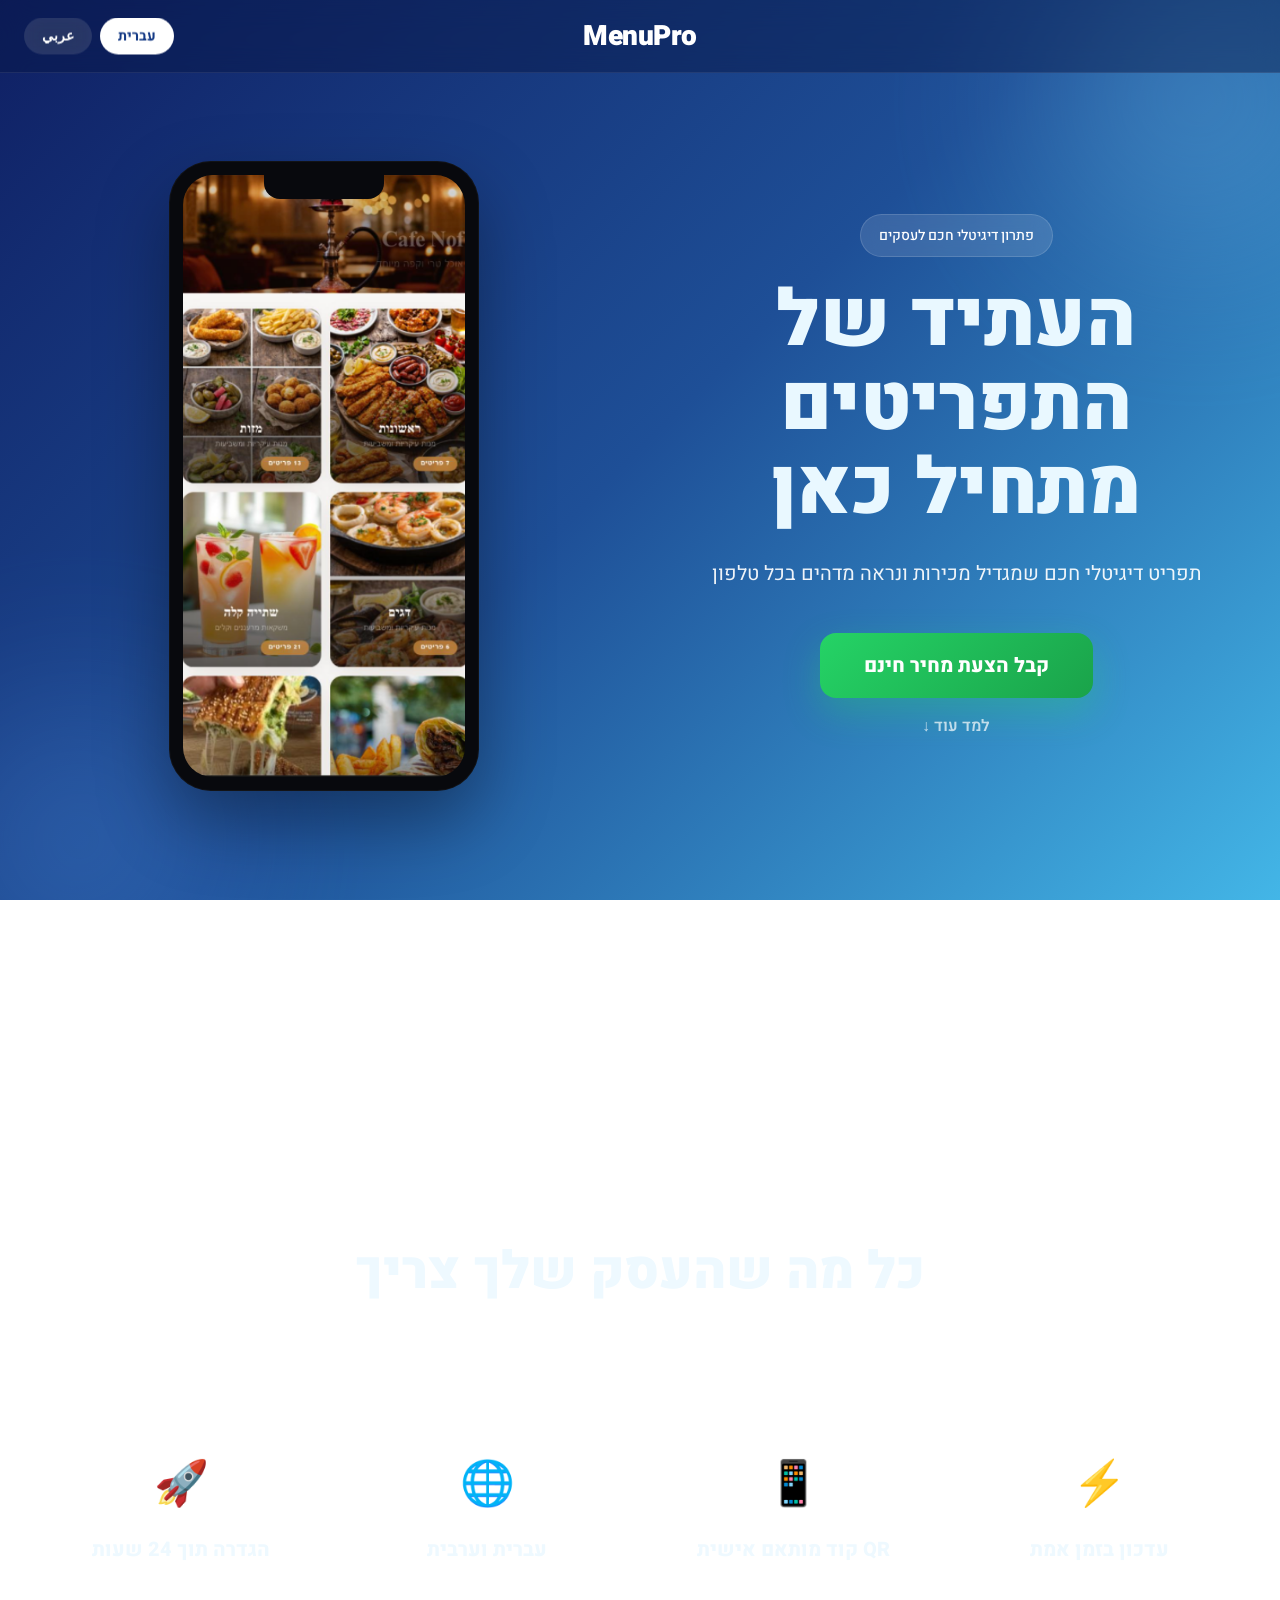
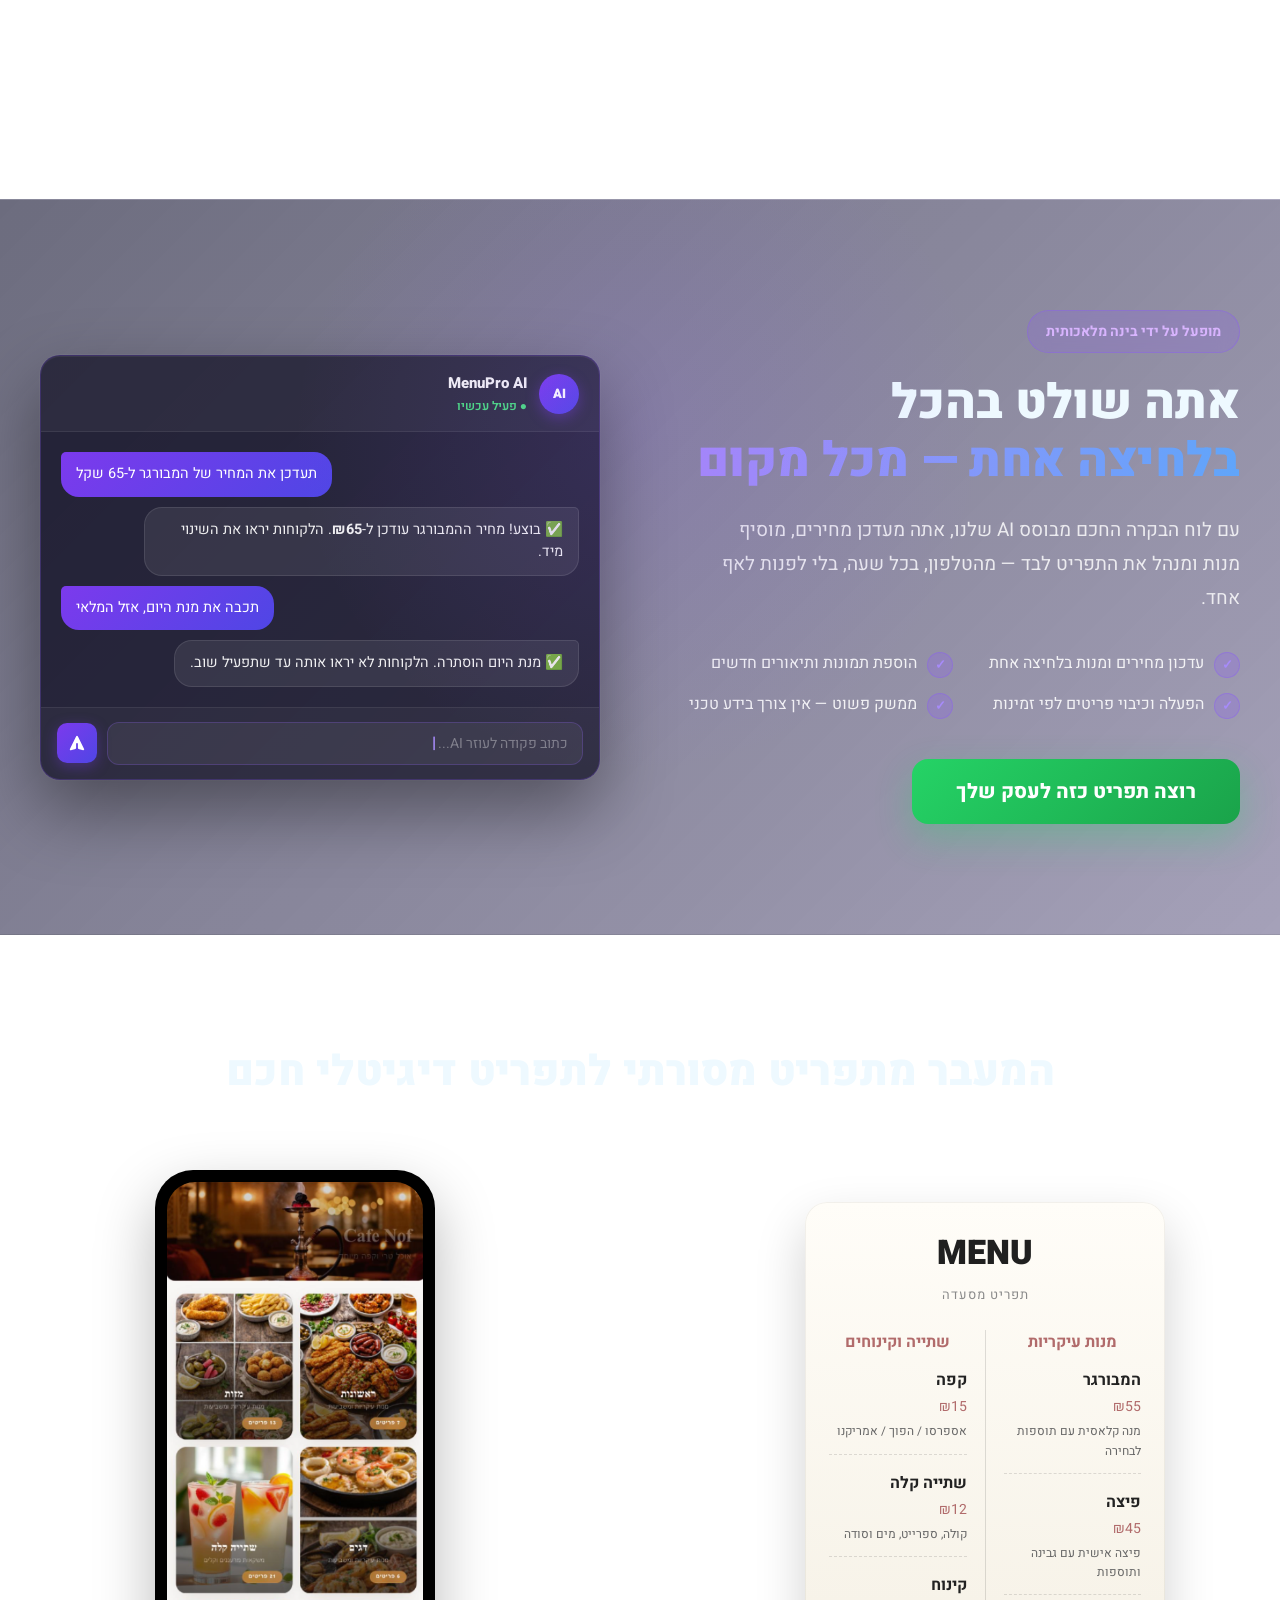
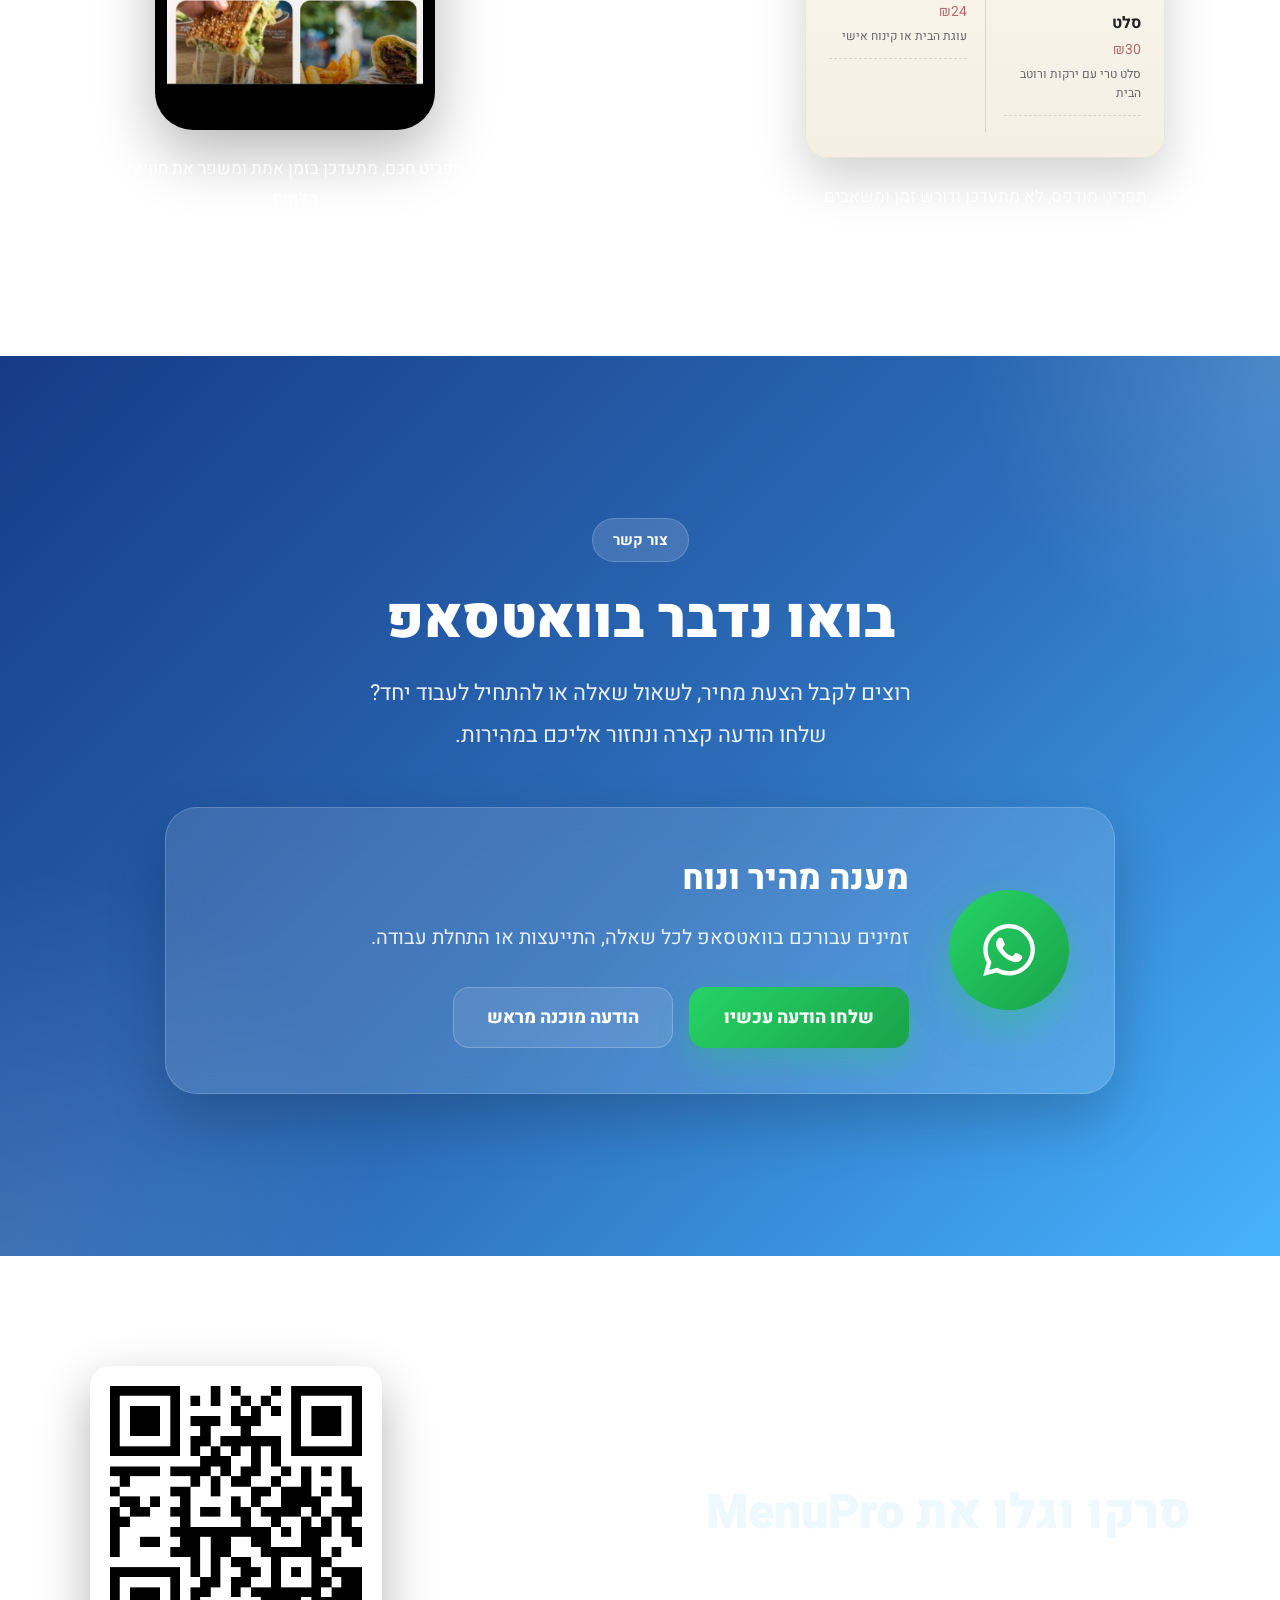
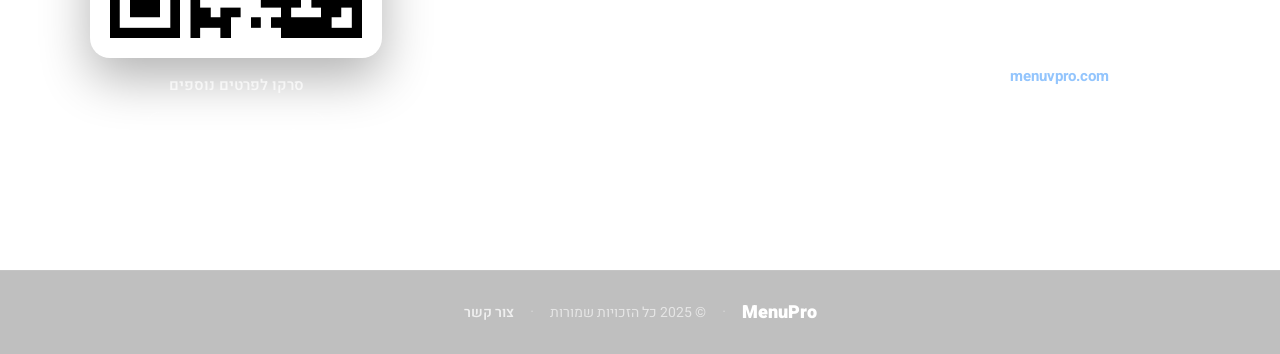
==== commit 49449832: "use local QR image, update print card layout" ====
--- a/index.html
+++ b/index.html
@@ -426,7 +426,7 @@
       <div class="qr-card">
         <div class="qr-code-wrap">
           <img
-            src="https://api.qrserver.com/v1/create-qr-code/?size=260x260&data=https://menuvpro.com/&format=png&margin=12"
+            src="images/qr-menuvpro.png"
             alt="QR Code - MenuPro"
             class="qr-img"
             width="260"
@@ -435,8 +435,8 @@
         </div>
         <p class="qr-scan-label" data-he="סרקו לפרטים נוספים" data-ar="امسح للمزيد من التفاصيل">סרקו לפרטים נוספים</p>
         <a
-          href="https://api.qrserver.com/v1/create-qr-code/?size=1000x1000&data=https://menuvpro.com/&format=png&margin=20"
-          download="menupro-qr.png"
+          href="images/qr-menuvpro.png"
+          download="menuvpro-qr.png"
           class="qr-download-btn"
           data-he="⬇ הורד QR להדפסה" data-ar="⬇ تحميل QR للطباعة"
           target="_blank"
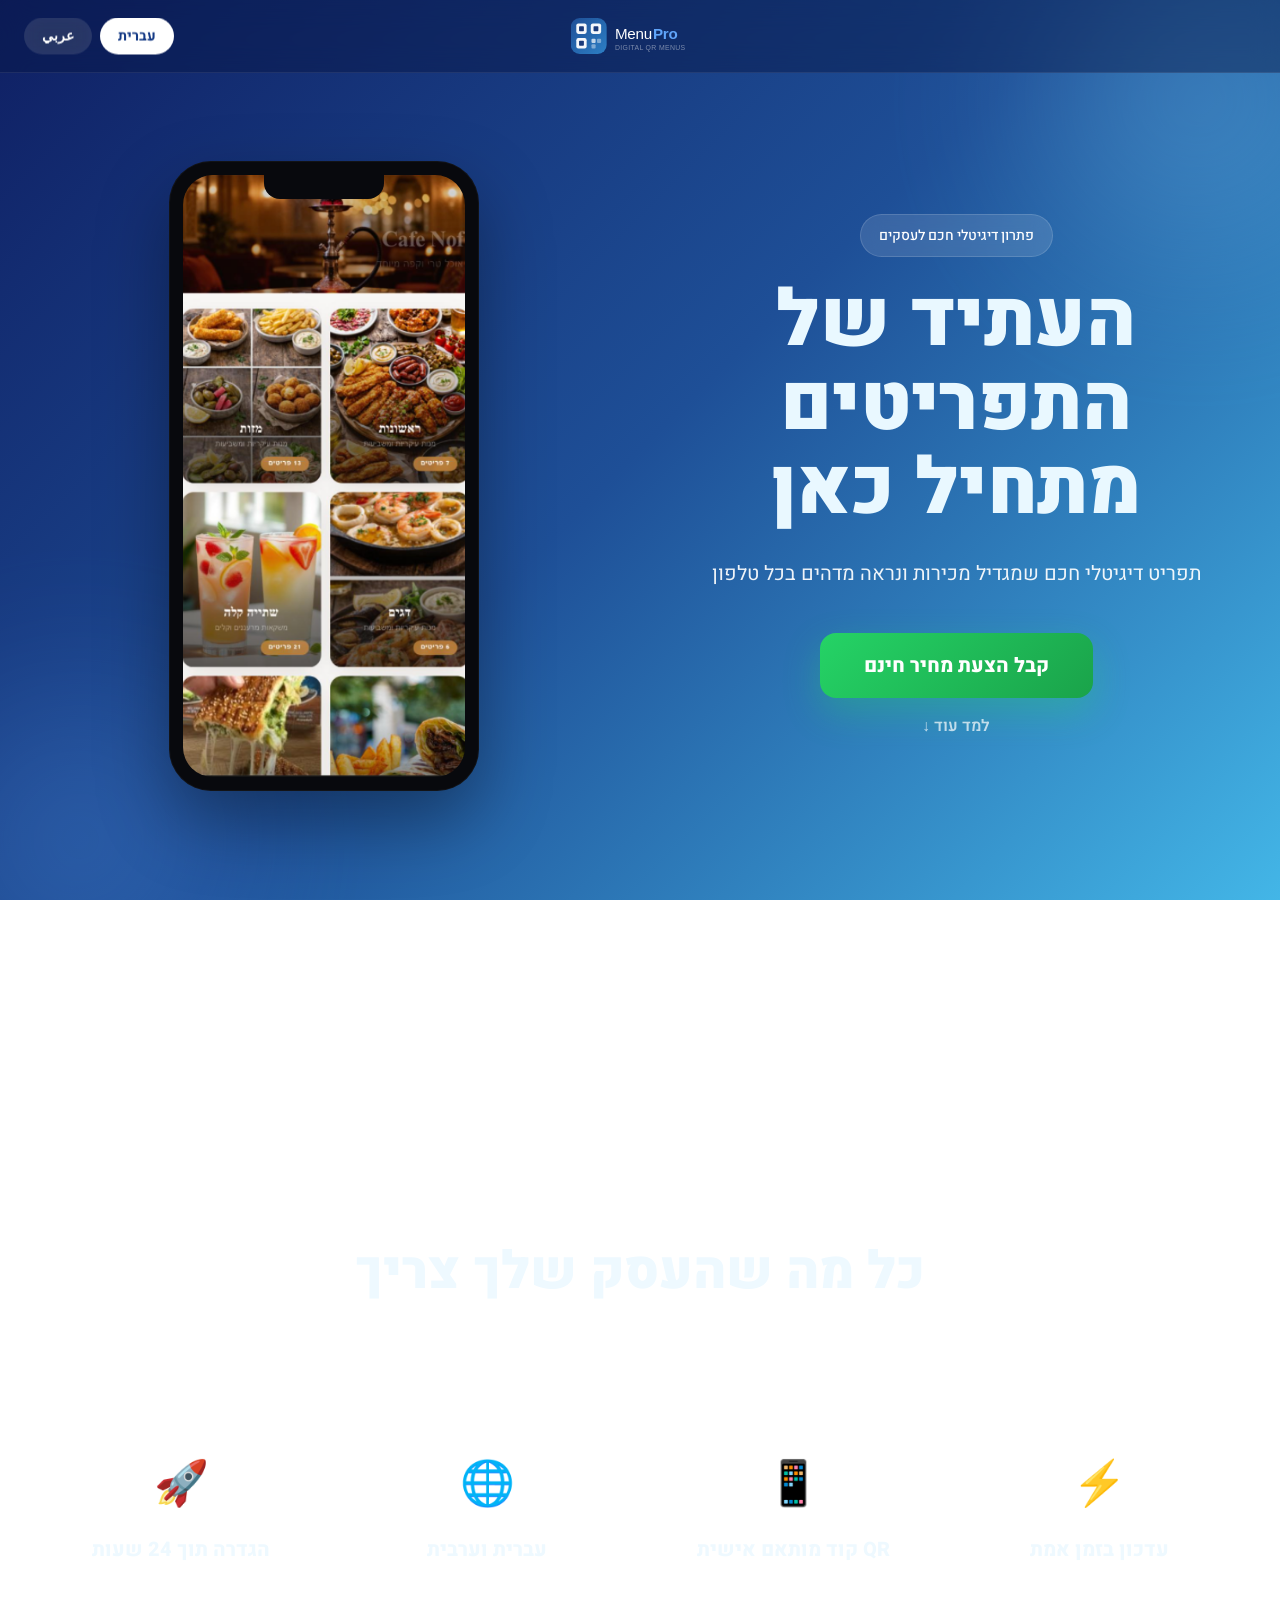
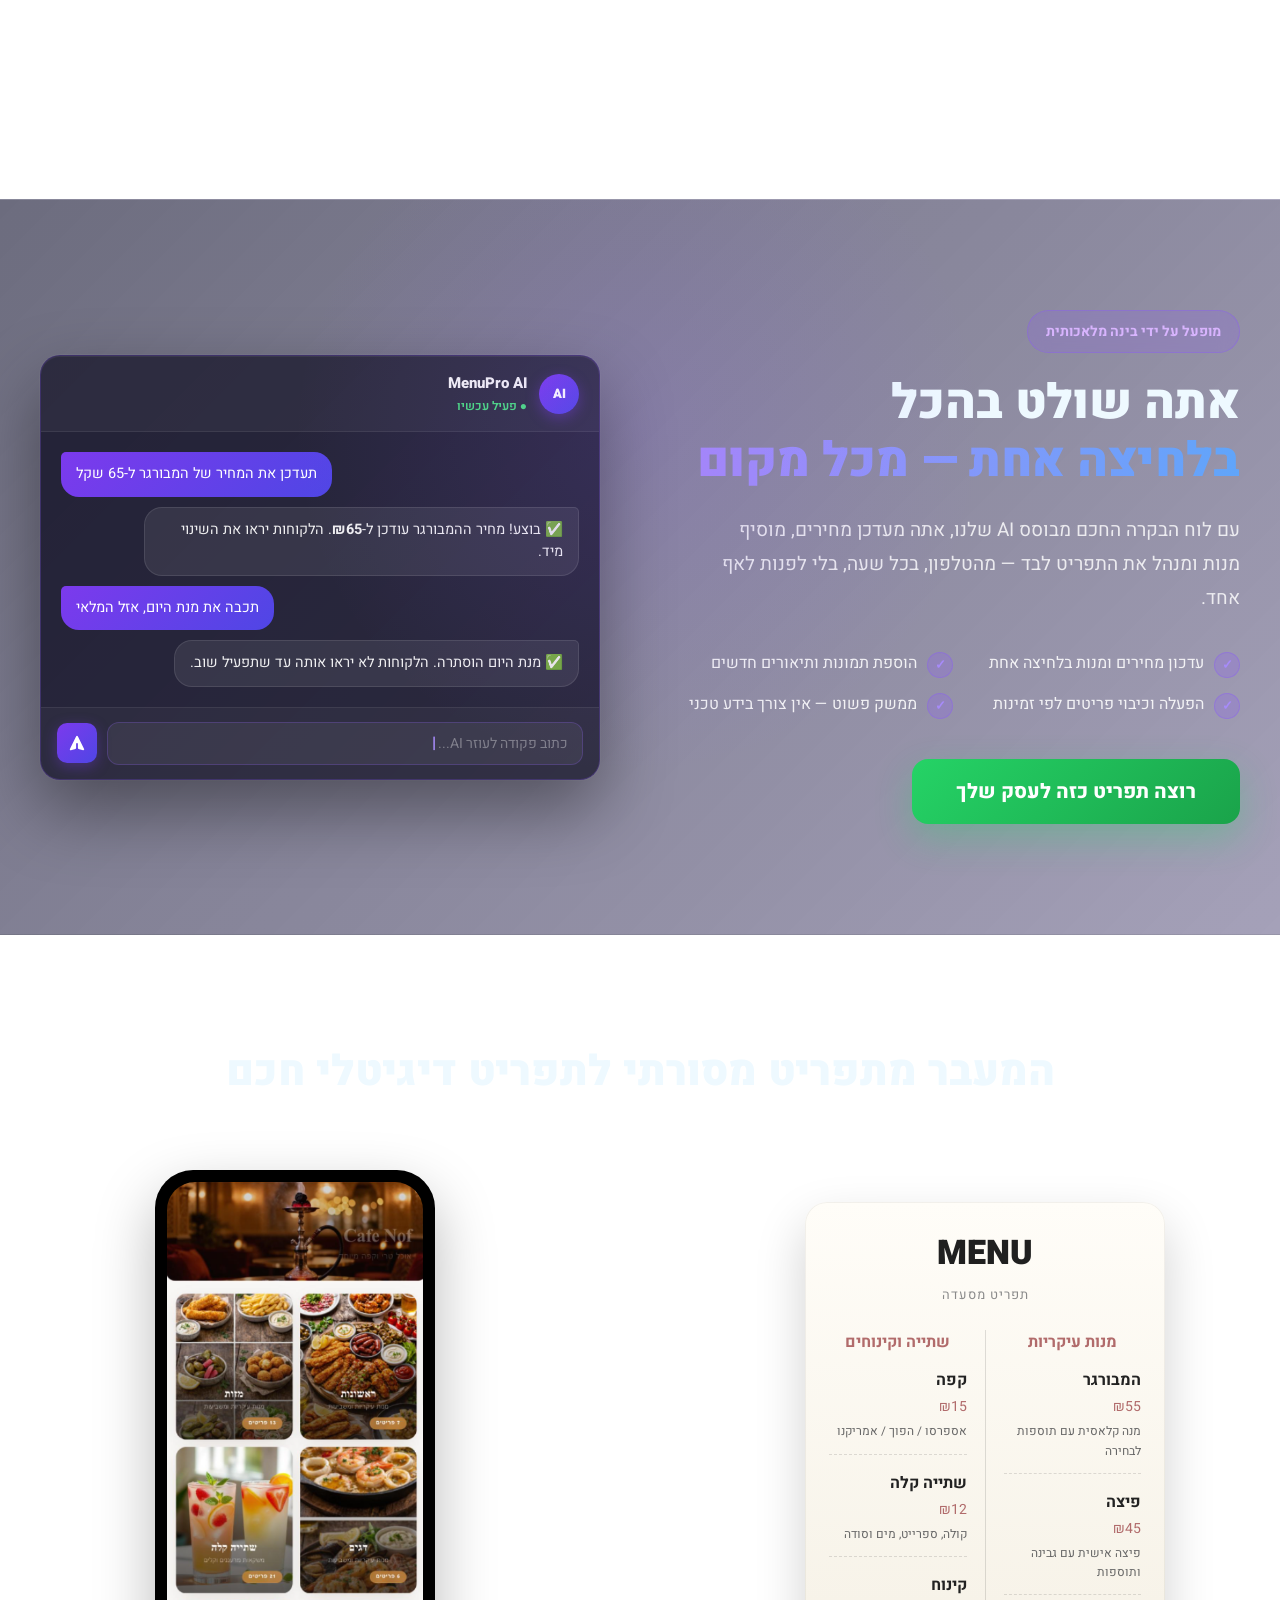
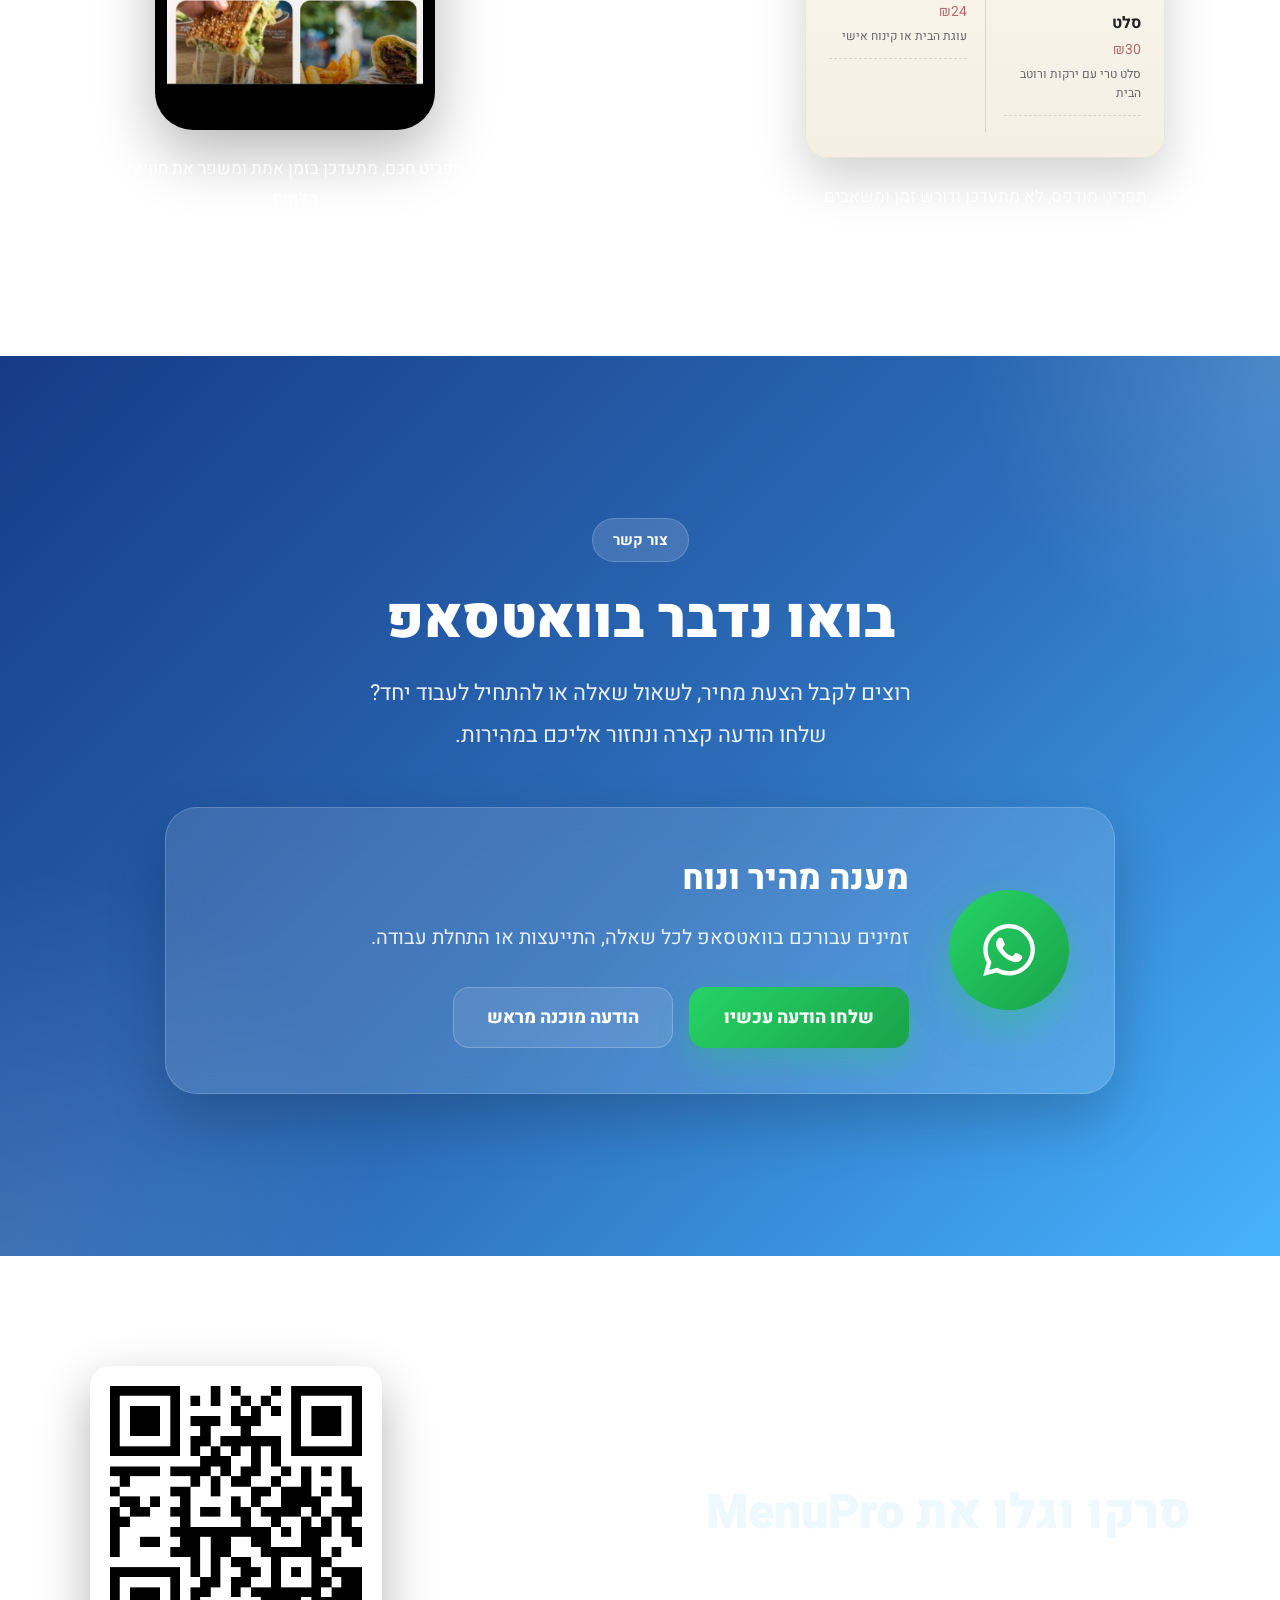
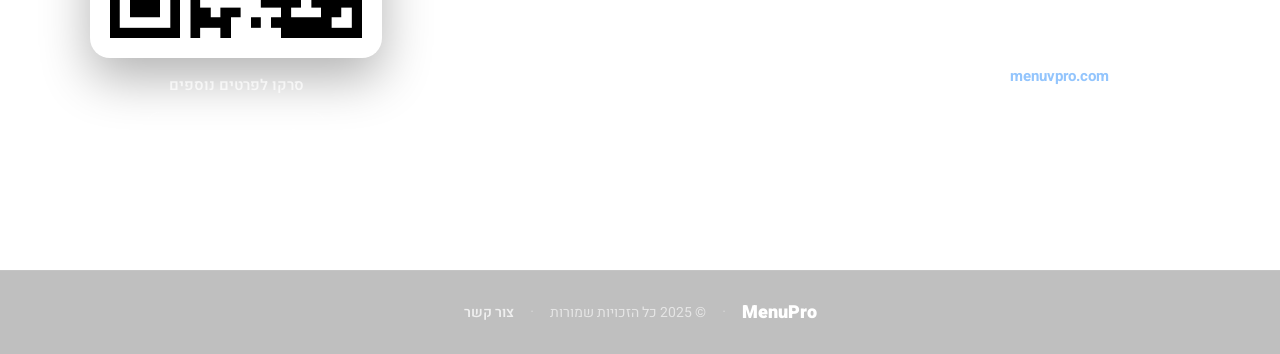
==== commit 14c5b0f3: "add permanent logo, update header favicon and business cards" ====
--- a/index.html
+++ b/index.html
@@ -17,7 +17,7 @@
   <meta name="twitter:title" content="MenuVPro - Digital QR Menus" />
   <meta name="twitter:description" content="Professional digital QR menus for restaurants, cafes, and businesses. Modern design, mobile friendly, and easy to share." />
   <meta name="twitter:image" content="https://menuvpro.com/og-image.jpg" />
-  <link rel="icon" href="data:image/svg+xml,<svg xmlns='http://www.w3.org/2000/svg' viewBox='0 0 100 100'><rect width='100' height='100' rx='20' fill='%231e4f97'/><text x='50' y='72' text-anchor='middle' font-size='64' fill='white' font-weight='900'>M</text></svg>" />
+  <link rel="icon" href="data:image/svg+xml,<svg xmlns='http://www.w3.org/2000/svg' viewBox='0 0 52 52'><defs><linearGradient id='g' x1='0%25' y1='0%25' x2='100%25' y2='100%25'><stop offset='0%25' stop-color='%231e4f97'/><stop offset='100%25' stop-color='%232d7fc5'/></linearGradient></defs><rect width='52' height='52' rx='13' fill='url(%23g)'/><rect x='8' y='8' width='15' height='15' rx='3' fill='white'/><rect x='12' y='12' width='7' height='7' rx='1' fill='%231a3a7a'/><rect x='8' y='29' width='15' height='15' rx='3' fill='white'/><rect x='12' y='33' width='7' height='7' rx='1' fill='%231a3a7a'/><rect x='29' y='8' width='15' height='15' rx='3' fill='white'/><rect x='33' y='12' width='7' height='7' rx='1' fill='%231a3a7a'/><rect x='30' y='30' width='6' height='6' rx='1.5' fill='white' opacity='.7'/><rect x='38' y='30' width='6' height='6' rx='1.5' fill='white' opacity='.4'/><rect x='30' y='38' width='6' height='6' rx='1.5' fill='white' opacity='.4'/></svg>" />
   <link rel="preconnect" href="https://fonts.googleapis.com" />
   <link rel="preconnect" href="https://fonts.gstatic.com" crossorigin />
   <link href="https://fonts.googleapis.com/css2?family=Heebo:wght@400;500;700;800;900&display=swap" rel="stylesheet" />
@@ -32,7 +32,9 @@
         <button type="button" onclick="setLang('he')" class="lang-btn active" data-lang="he">עברית</button>
         <button type="button" onclick="setLang('ar')" class="lang-btn" data-lang="ar">عربي</button>
       </div>
-      <div class="header-brand">MenuPro</div>
+      <div class="header-brand">
+        <img src="images/logo.svg" alt="MenuPro" height="36" style="display:block;" />
+      </div>
     </div>
   </header>
 
@@ -45,7 +47,9 @@
 
       <div class="hero-text">
         <div class="mobile-top-bar">
-          <div class="mobile-brand">MenuPro</div>
+          <div class="mobile-brand">
+            <img src="images/logo.svg" alt="MenuPro" height="32" style="display:block;" />
+          </div>
           <div class="mobile-lang-wrap">
             <button type="button" onclick="setLang('he')" class="lang-btn active" data-lang="he">עברית</button>
             <button type="button" onclick="setLang('ar')" class="lang-btn" data-lang="ar">عربي</button>
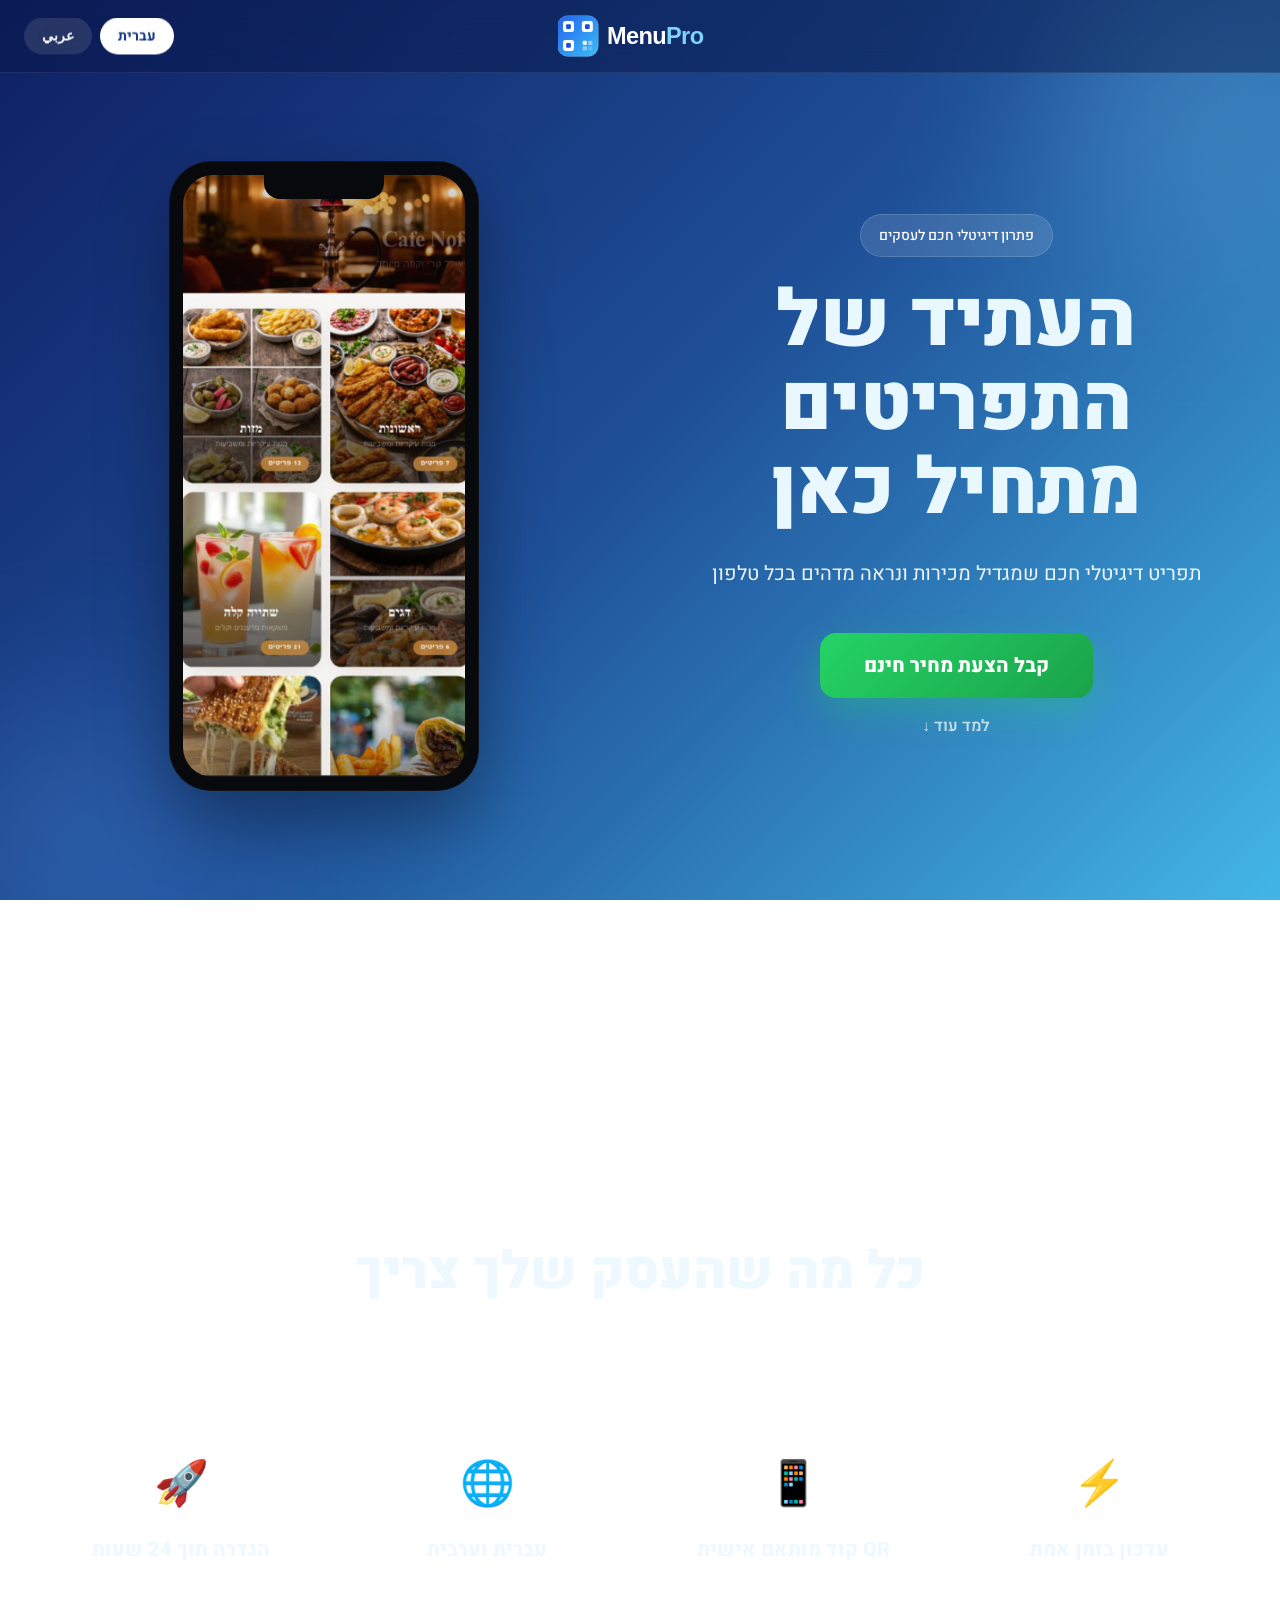
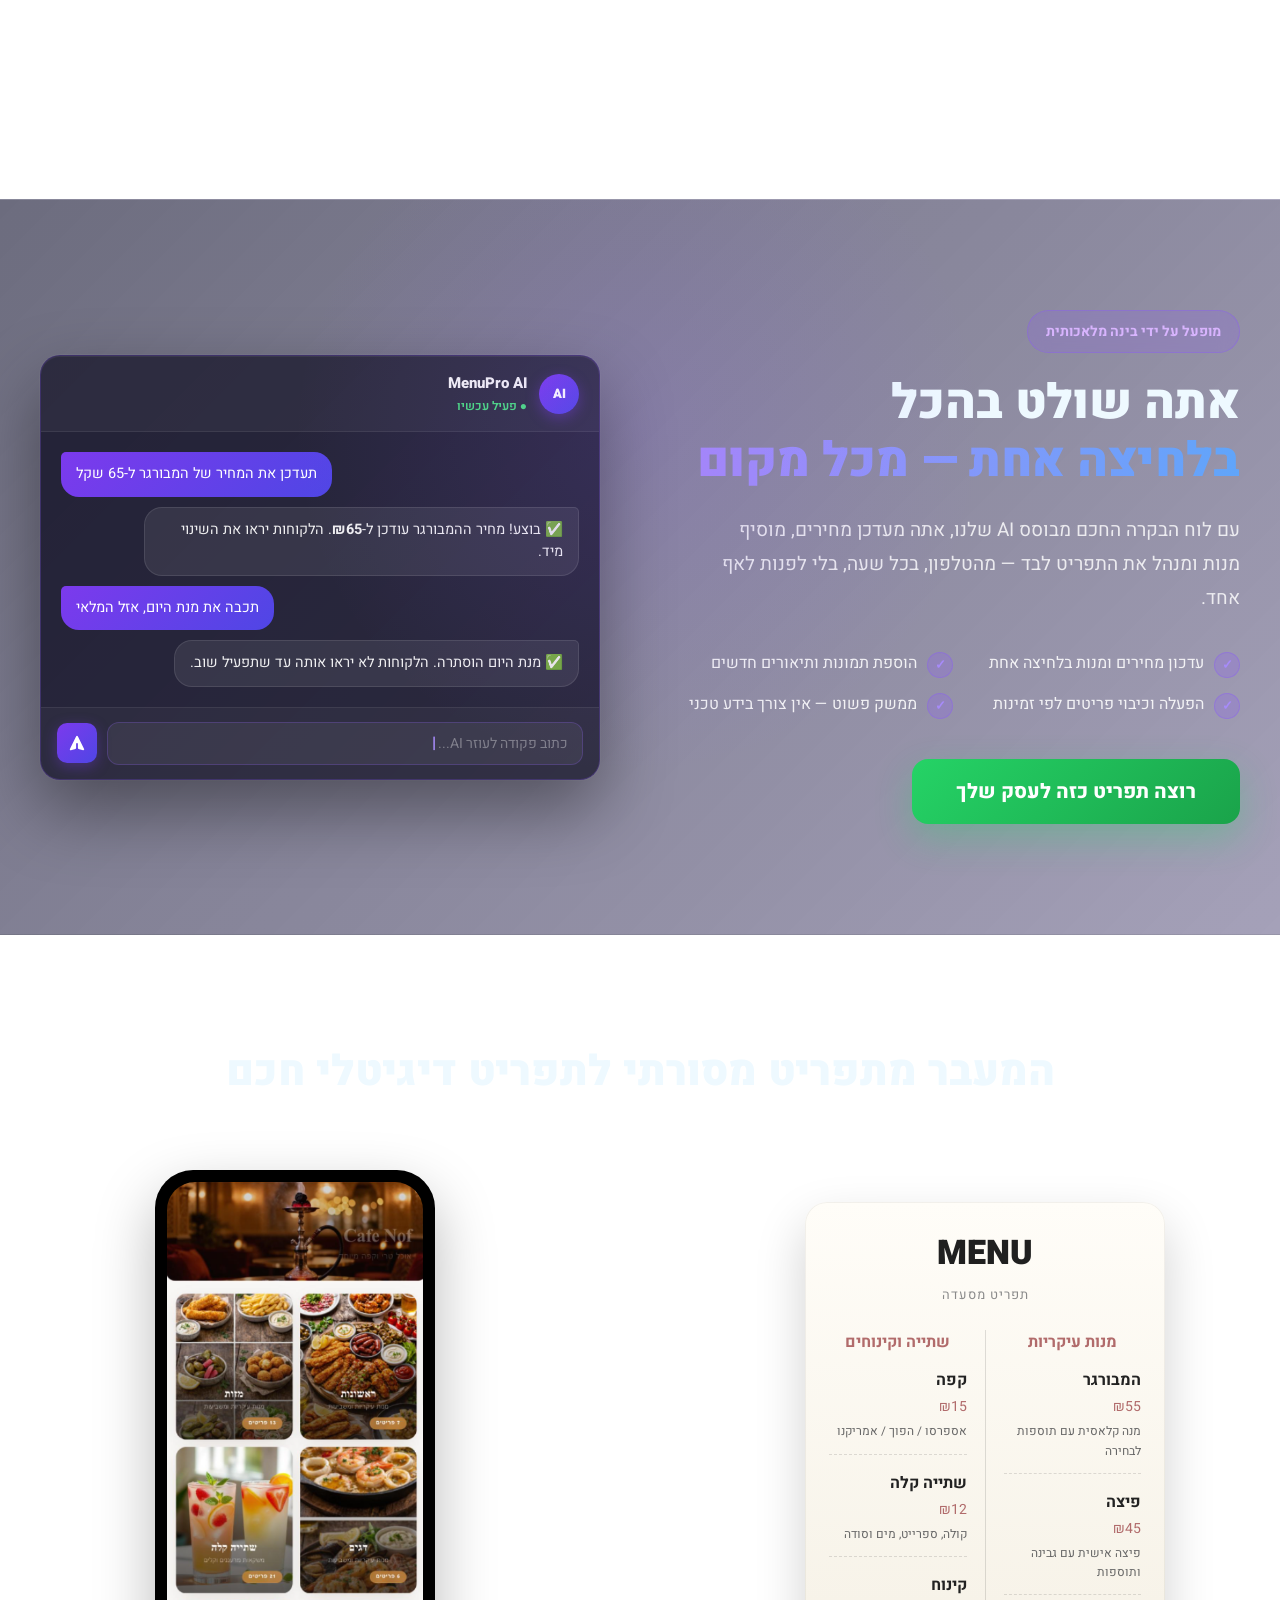
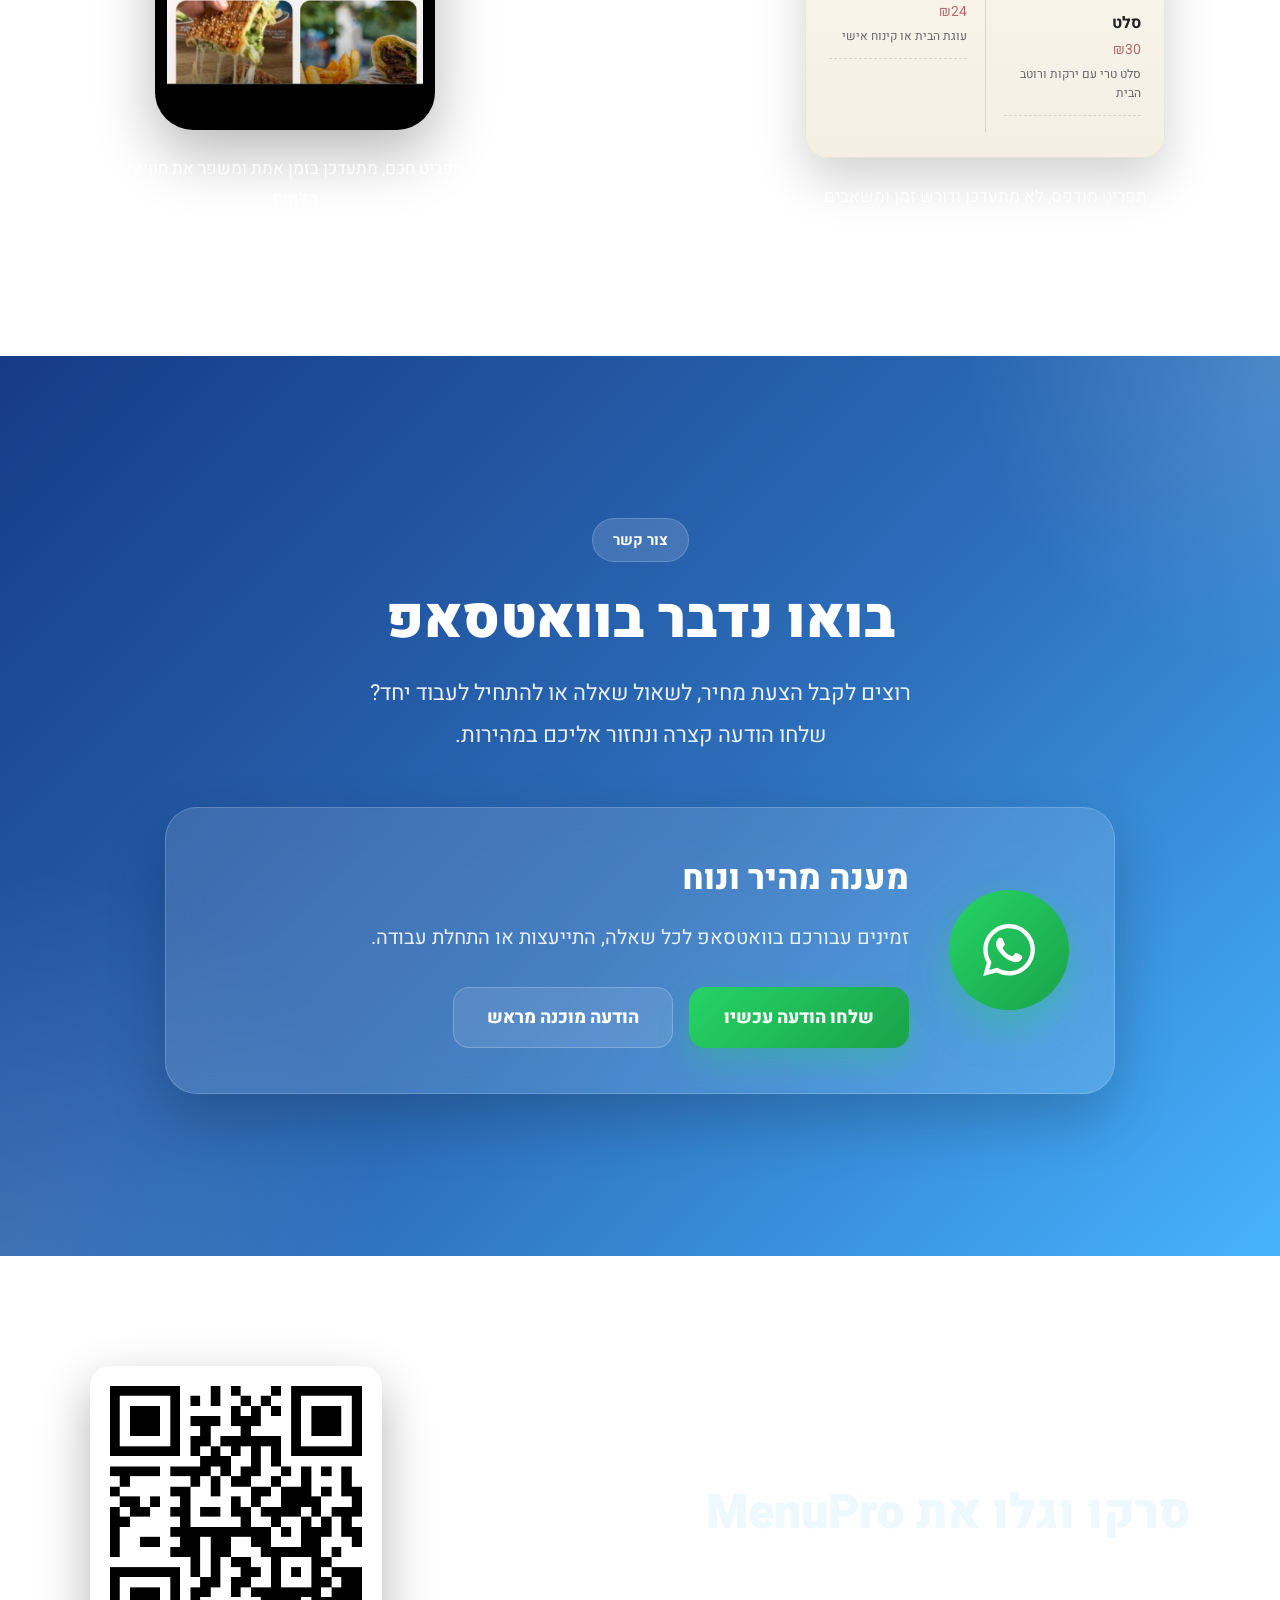
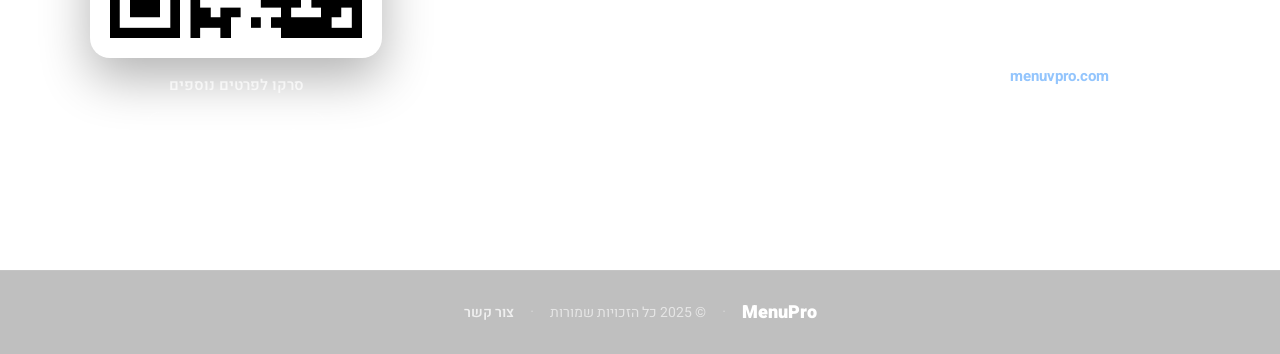
==== commit 36cf37db: "redesign logo - bigger wordmark, cleaner QR icon" ====
--- a/index.html
+++ b/index.html
@@ -33,7 +33,7 @@
         <button type="button" onclick="setLang('ar')" class="lang-btn" data-lang="ar">عربي</button>
       </div>
       <div class="header-brand">
-        <img src="images/logo.svg" alt="MenuPro" height="36" style="display:block;" />
+        <img src="images/logo.svg" alt="MenuPro" height="44" style="display:block;" />
       </div>
     </div>
   </header>
@@ -48,7 +48,7 @@
       <div class="hero-text">
         <div class="mobile-top-bar">
           <div class="mobile-brand">
-            <img src="images/logo.svg" alt="MenuPro" height="32" style="display:block;" />
+            <img src="images/logo.svg" alt="MenuPro" height="36" style="display:block;" />
           </div>
           <div class="mobile-lang-wrap">
             <button type="button" onclick="setLang('he')" class="lang-btn active" data-lang="he">עברית</button>
